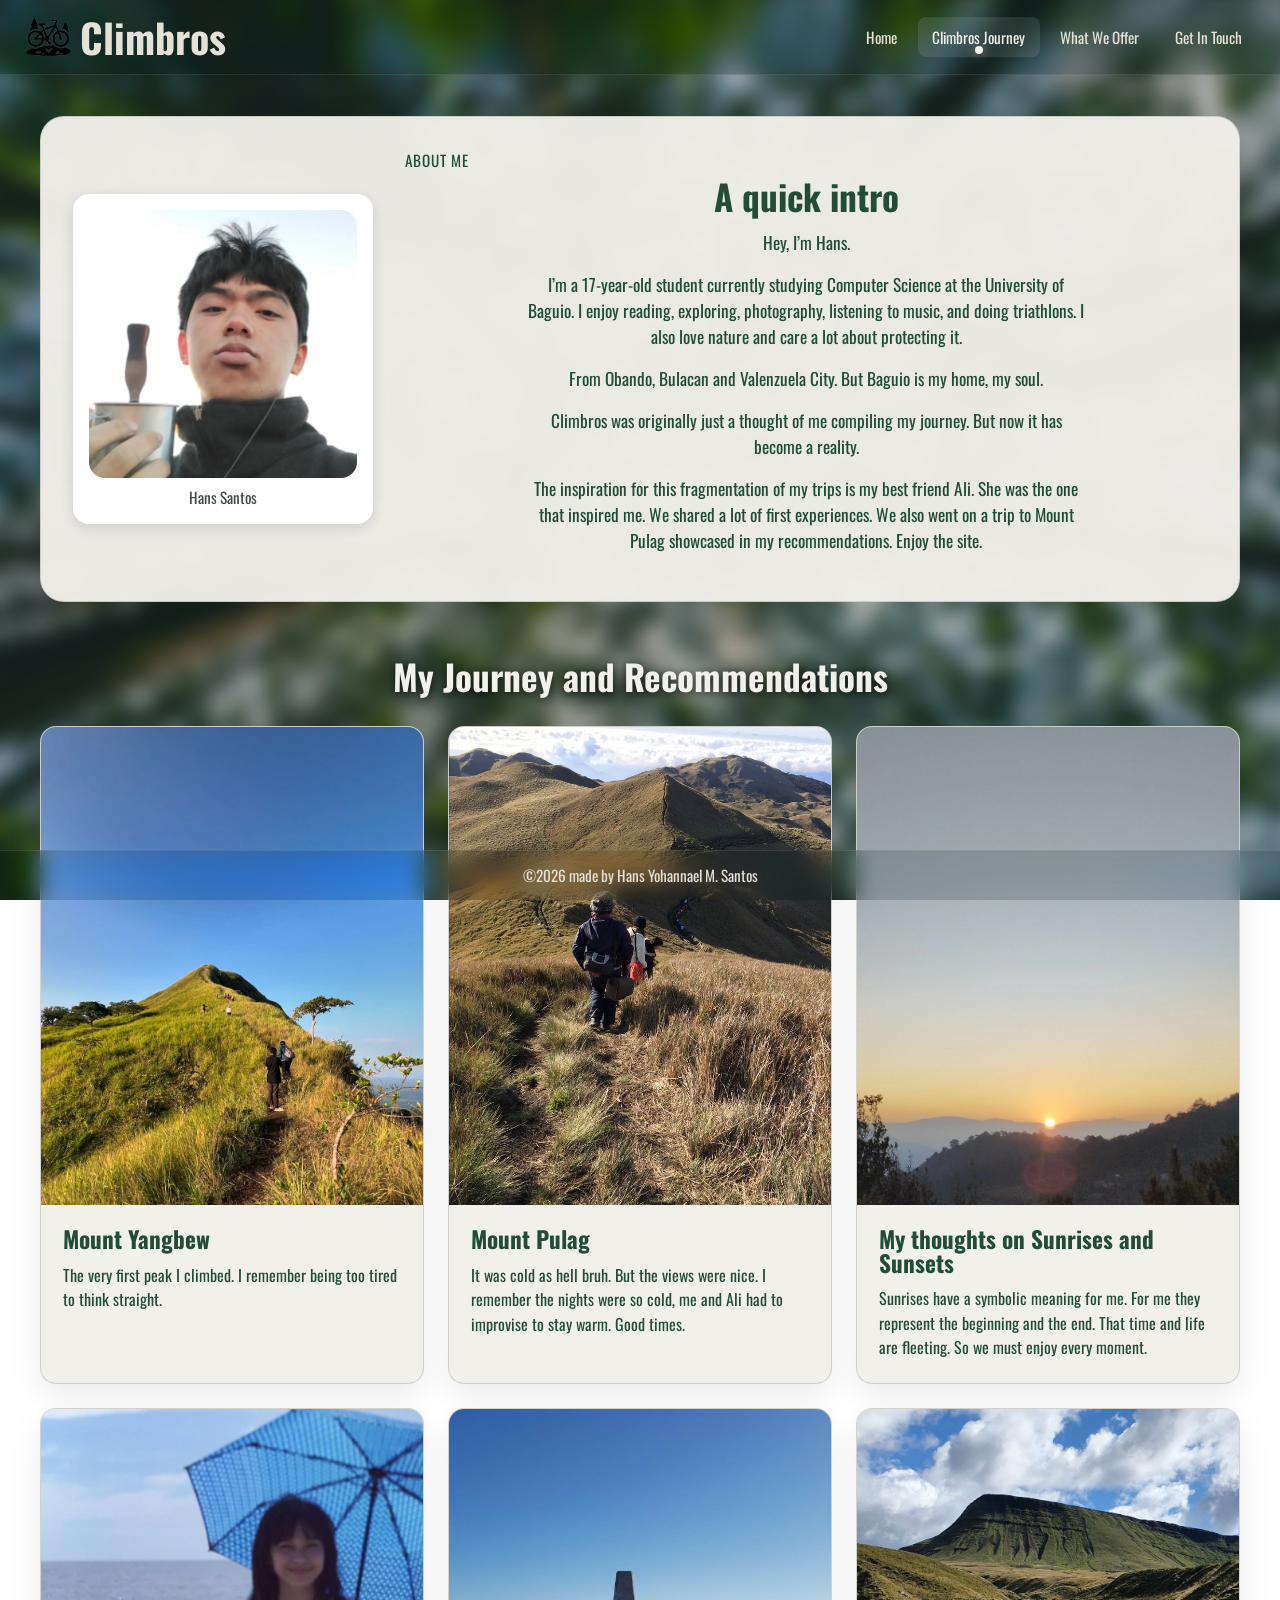
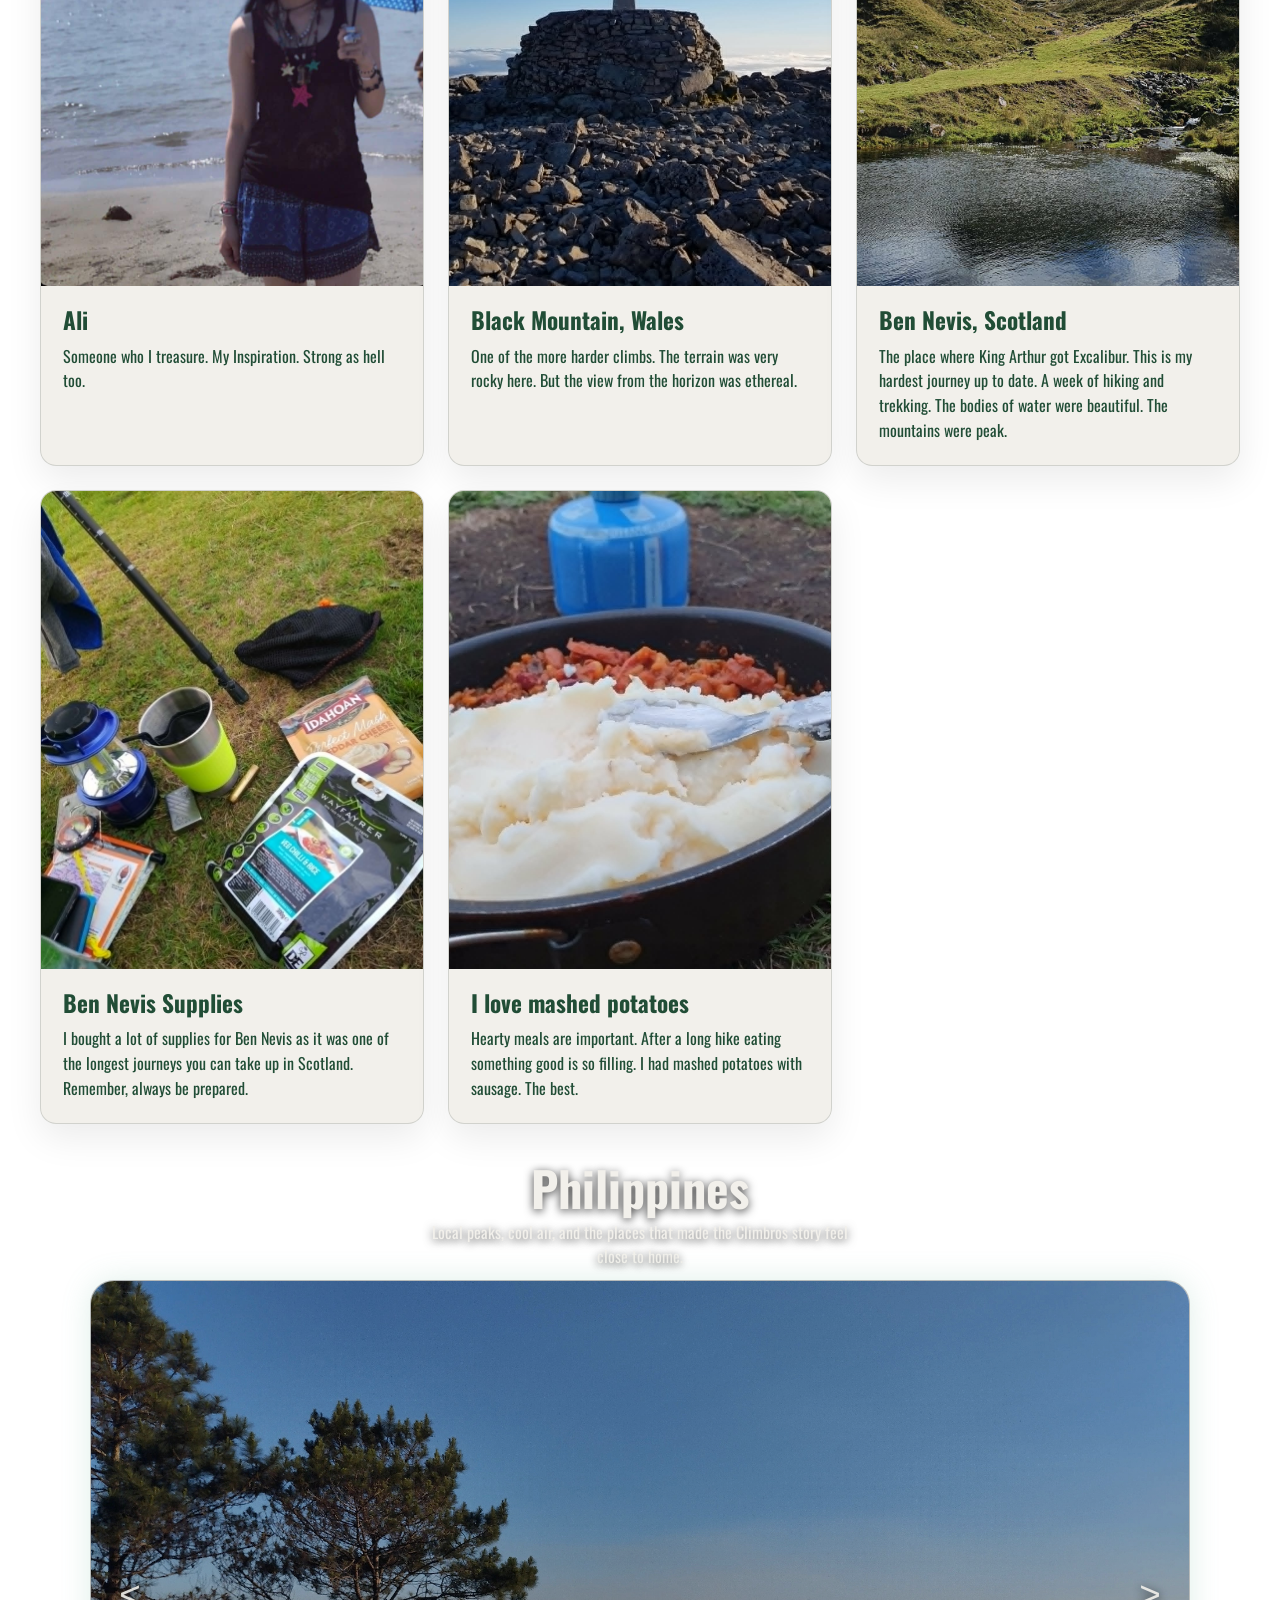
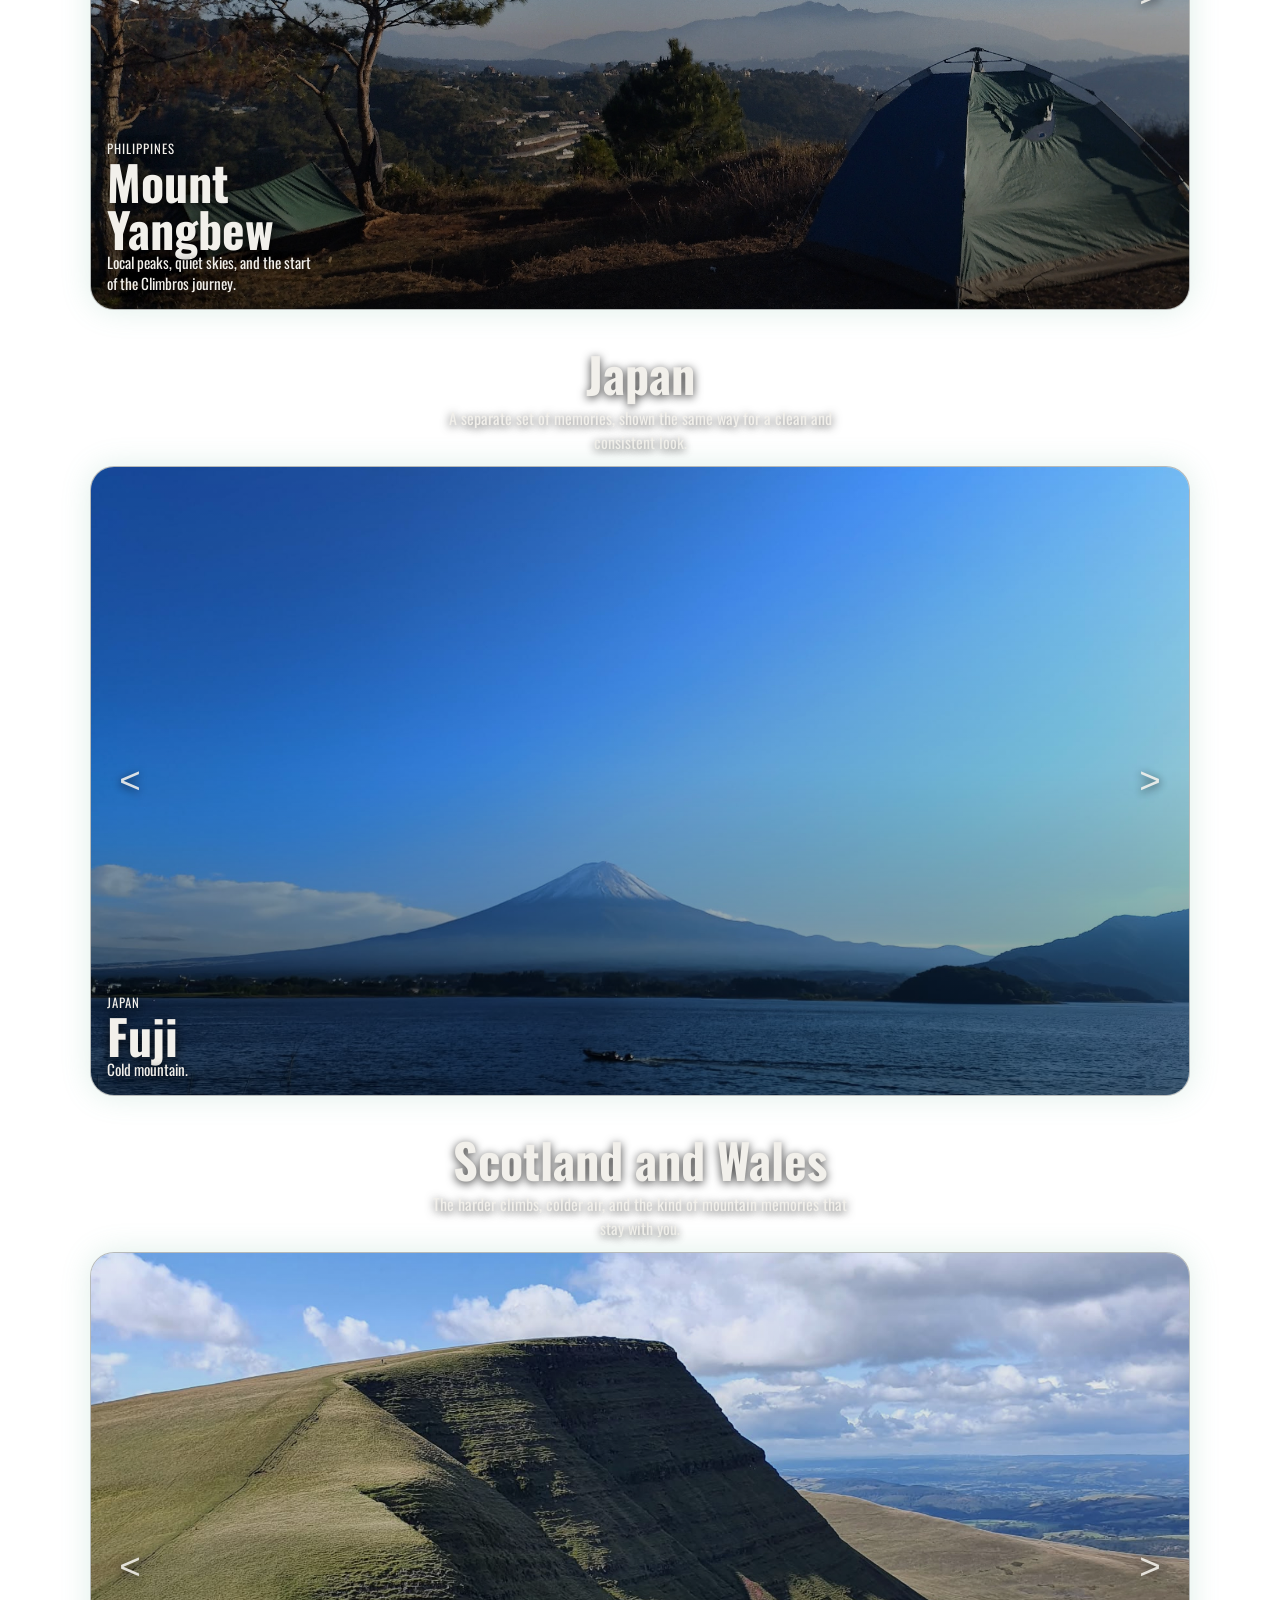
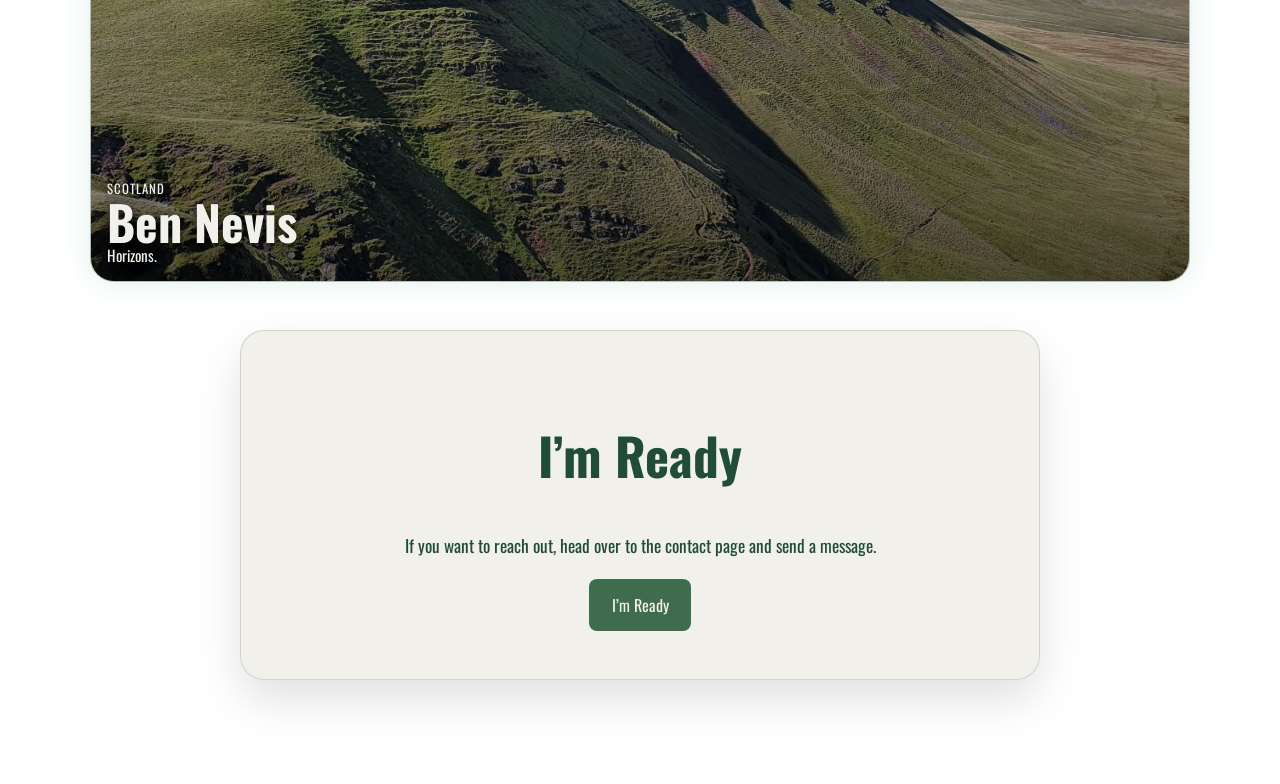
==== about.html @ 43f94ea4 "feat: setup semantic skeleton and directory" ====
<!DOCTYPE html>
<html lang="en">
<head>
  <meta charset="UTF-8">
  <meta name="viewport" content="width=device-width, initial-scale=1.0">
  <title>Climbros Baguio | About</title>
  <link rel="preconnect" href="https://fonts.googleapis.com">
  <link rel="preconnect" href="https://fonts.gstatic.com" crossorigin>
  <link href="https://fonts.googleapis.com/css2?family=Oswald:wght@400;500;600;700&display=swap" rel="stylesheet">
  <link rel="stylesheet" href="css/styles.css">
</head>
<body class="page page--about">
  <section class="page-bg" aria-hidden="true"><img src="images/misc/canopy.jpg" alt=""></section>
  <header class="page__header header">
    <section class="header__brand"><img class="header__logo" src="images/logo.png" alt="Climbros Baguio logo"><h1 class="header__title">Climbros</h1></section>
    <nav class="header__nav nav" aria-label="Primary"><ul class="nav__list"><li class="nav__item"><a class="nav__link" href="index.html">Home</a></li><li class="nav__item"><a class="nav__link nav__link--active" href="about.html">Climbros Journey</a></li><li class="nav__item"><a class="nav__link" href="services.html">What We Offer</a></li><li class="nav__item"><a class="nav__link" href="contact.html">Get In Touch</a></li></ul></nav>
  </header>
  <main class="page__main">
    <section class="content">
      <section class="content__panel about" aria-labelledby="about-title">
        <section class="about__profile">
          <figure class="about__figure"><img class="about__image" src="images/misc/me.jpg" alt="Portrait of Hans Santos"><figcaption class="about__caption">Hans Santos</figcaption></figure>
          <section class="about__content"><p class="about__eyebrow">About Me</p><h2 class="about__title" id="about-title">A quick intro</h2><p class="about__text">Hey, I’m Hans.</p><p class="about__text">I’m a 17-year-old student currently studying Computer Science at the University of Baguio. I enjoy reading, exploring, photography, listening to music, and doing triathlons. I also love nature and care a lot about protecting it.</p><p class="about__text">From Obando, Bulacan and Valenzuela City. But Baguio is my home, my soul.</p><p class="about__text">Climbros was originally just a thought of me compiling my journey. But now it has become a reality.</p><p class="about__text">The inspiration for this fragmentation of my trips is my best friend Ali. She was the one that inspired me. We shared a lot of first experiences. We also went on a trip to Mount Pulag showcased in my recommendations. Enjoy the site.</p></section>
        </section>
      </section>
      <section class="section" aria-labelledby="journey-title"><h3 class="section__title" id="journey-title">My Journey and Recommendations</h3><section class="grid" aria-label="Journey cards"><article class="card"><figure class="card__figure"><img class="card__image" src="images/cordillera done/peak.jpg" alt="Mount Yangbew peak"></figure><section class="card__body"><h4 class="card__title">Mount Yangbew</h4><p class="card__text">The very first peak I climbed. I remember being too tired to think straight.</p></section></article><article class="card"><figure class="card__figure"><img class="card__image" src="images/cordillera done/pulag with alexi.jpeg" alt="Y-shaped trail"></figure><section class="card__body"><h4 class="card__title">Mount Pulag</h4><p class="card__text">It was cold as hell bruh. But the views were nice. I remember the nights were so cold, me and Ali had to improvise to stay warm. Good times.</p></section></article><article class="card"><figure class="card__figure"><img class="card__image" src="images/cordillera done/sunrise.jpg" alt="Camping spot"></figure><section class="card__body"><h4 class="card__title">My thoughts on Sunrises and Sunsets</h4><p class="card__text">Sunrises have a symbolic meaning for me. For me they represent the beginning and the end. That time and life are fleeting. So we must enjoy every moment.</p></section></article><article class="card"><figure class="card__figure"><img class="card__image" src="images/misc/ali.jpg" alt="Best friend"></figure><section class="card__body"><h4 class="card__title">Ali</h4><p class="card__text">Someone who I treasure. My Inspiration. Strong as hell too.</p></section></article><article class="card"><figure class="card__figure"><img class="card__image" src="images/europe done/black mountain observatory.jpg" alt="Black Mountain, Wales"></figure><section class="card__body"><h4 class="card__title">Black Mountain, Wales</h4><p class="card__text">One of the more harder climbs. The terrain was very rocky here. But the view from the horizon was ethereal.</p></section></article><article class="card"><figure class="card__figure"><img class="card__image" src="images/europe done/ben nevis lake.jpg" alt="Ben Nevis lake"></figure><section class="card__body"><h4 class="card__title">Ben Nevis, Scotland</h4><p class="card__text">The place where King Arthur got Excalibur. This is my hardest journey up to date. A week of hiking and trekking. The bodies of water were beautiful. The mountains were peak.</p></section></article><article class="card"><figure class="card__figure"><img class="card__image" src="images/europe done/ben nevis supplies.jpg" alt="Ben Nevis supplies"></figure><section class="card__body"><h4 class="card__title">Ben Nevis Supplies</h4><p class="card__text">I bought a lot of supplies for Ben Nevis as it was one of the longest journeys you can take up in Scotland. Remember, always be prepared.</p></section></article><article class="card"><figure class="card__figure"><img class="card__image" src="images/europe done/mashed potato with sausage in ben nevis.jpg" alt="Mashed potatoes with sausage"></figure><section class="card__body"><h4 class="card__title">I love mashed potatoes</h4><p class="card__text">Hearty meals are important. After a long hike eating something good is so filling. I had mashed potatoes with sausage. The best.</p></section></article></section>
      </section>
      <section class="country-carousel" aria-labelledby="ph-title"><h3 class="country-carousel__title" id="ph-title">Philippines</h3><p class="country-carousel__text">Local peaks, cool air, and the places that made the Climbros story feel close to home.</p><section class="css-slider" aria-label="Philippines slider"><article class="css-slider__item active"><figure><img src="images/cordillera done/bagla01.png" alt="Mount Yangbew peak"><figcaption><p class="hero__eyebrow">Philippines</p><h2 class="hero__title">Mount Yangbew</h2><p class="hero__text">Local peaks, quiet skies, and the start of the Climbros journey.</p></figcaption></figure></article><article class="css-slider__item"><figure><img src="images/cordillera done/bagla02.png" alt="Radar peak"><figcaption><p class="hero__eyebrow">Philippines</p><h2 class="hero__title">Radar</h2><p class="hero__text">Highest point of Baguio.</p></figcaption></figure></article><article class="css-slider__item"><figure><img src="images/cordillera done/banaue01.png" alt="Banaue rice terraces"><figcaption><p class="hero__eyebrow">Philippines</p><h2 class="hero__title">Banaue</h2><p class="hero__text">Terrace of heaven.</p></figcaption></figure></article><article class="css-slider__item"><figure><img src="images/cordillera done/banaue02.png" alt="Banaue rice terraces view 2"><figcaption><p class="hero__eyebrow">Philippines</p><h2 class="hero__title">Banaue</h2><p class="hero__text">Terrace of heaven.</p></figcaption></figure></article><article class="css-slider__item"><figure><img src="images/cordillera done/banaue03.png" alt="Banaue rice terraces view 3"><figcaption><p class="hero__eyebrow">Philippines</p><h2 class="hero__title">Banaue</h2><p class="hero__text">Terrace of heaven.</p></figcaption></figure></article><nav class="css-slider__controls" aria-label="Slide navigation"><button class="css-slider__prev" type="button" aria-label="Previous slide">Prev</button><button class="css-slider__next" type="button" aria-label="Next slide">Next</button></nav></section></section>
      <section class="country-carousel" aria-labelledby="jp-title"><h3 class="country-carousel__title" id="jp-title">Japan</h3><p class="country-carousel__text">A separate set of memories, shown the same way for a clean and consistent look.</p><section class="css-slider" aria-label="Japan slider"><article class="css-slider__item active"><figure><img src="images/japan done/japan05.png" alt="Fuji mountain view"><figcaption><p class="hero__eyebrow">Japan</p><h2 class="hero__title">Fuji</h2><p class="hero__text">Cold mountain.</p></figcaption></figure></article><article class="css-slider__item"><figure><img src="images/japan done/japan01.png" alt="Japan travel photo 2"><figcaption><p class="hero__eyebrow">Japan</p><h2 class="hero__title">Quiet Corners</h2><p class="hero__text">The slower moments are what make a trip feel real.</p></figcaption></figure></article><article class="css-slider__item"><figure><img src="images/japan done/japan02.png" alt="Japan travel photo 3"><figcaption><p class="hero__eyebrow">Japan</p><h2 class="hero__title">Fuji</h2><p class="hero__text">Another place, another mood, same Climbros story.</p></figcaption></figure></article><article class="css-slider__item"><figure><img src="images/japan done/japan03.png" alt="Japan travel photo 4"><figcaption><p class="hero__eyebrow">Japan</p><h2 class="hero__title">Biking</h2><p class="hero__text">Fast movement, open air, and a different kind of journey.</p></figcaption></figure></article><article class="css-slider__item"><figure><img src="images/japan done/japan06.png" alt="Japan travel photo 5"><figcaption><p class="hero__eyebrow">Japan</p><h2 class="hero__title">Forest Path</h2><p class="hero__text">A deep forest moment with a heavier atmosphere.</p></figcaption></figure></article><article class="css-slider__item"><figure><img src="images/japan done/japan07.png" alt="Japan travel photo 6"><figcaption><p class="hero__eyebrow">Japan</p><h2 class="hero__title">Yokohama</h2><p class="hero__text">My love, mine, all mine.</p></figcaption></figure></article><nav class="css-slider__controls" aria-label="Slide navigation"><button class="css-slider__prev" type="button" aria-label="Previous slide">Prev</button><button class="css-slider__next" type="button" aria-label="Next slide">Next</button></nav></section></section>
      <section class="country-carousel" aria-labelledby="uk-title"><h3 class="country-carousel__title" id="uk-title">Scotland and Wales</h3><p class="country-carousel__text">The harder climbs, colder air, and the kind of mountain memories that stay with you.</p><section class="css-slider" aria-label="Scotland and Wales slider"><article class="css-slider__item active"><figure><img src="images/europe done/bennevis04.png" alt="Ben Nevis mountain view"><figcaption><p class="hero__eyebrow">Scotland</p><h2 class="hero__title">Ben Nevis</h2><p class="hero__text">Horizons.</p></figcaption></figure></article><article class="css-slider__item"><figure><img src="images/europe done/bennevis01.png" alt="Ben Nevis lake"><figcaption><p class="hero__eyebrow">Scotland</p><h2 class="hero__title">Ben Nevis</h2><p class="hero__text">A week of hiking, trekking, and mountain views that hit hard.</p></figcaption></figure></article><article class="css-slider__item"><figure><img src="images/europe done/bennevis05.png" alt="Ben Nevis summit area"><figcaption><p class="hero__eyebrow">Scotland</p><h2 class="hero__title">Ben Nevis</h2><p class="hero__text">A week of hiking, trekking, and mountain views that hit hard.</p></figcaption></figure></article><article class="css-slider__item"><figure><img src="images/europe done/blackmountain01.png" alt="Black Mountain, Wales"><figcaption><p class="hero__eyebrow">Wales</p><h2 class="hero__title">Black Mountain</h2><p class="hero__text">Supplies, layers, and the reminder that good climbs need planning. Rocky, demanding, and worth every step of the horizon.</p></figcaption></figure></article><nav class="css-slider__controls" aria-label="Slide navigation"><button class="css-slider__prev" type="button" aria-label="Previous slide">Prev</button><button class="css-slider__next" type="button" aria-label="Next slide">Next</button></nav></section></section>
      <section class="home__cta" aria-labelledby="ready-title"><section class="home__cta-panel"><h3 class="home__cta-title" id="ready-title">I’m Ready</h3><p class="home__cta-text">If you want to reach out, head over to the contact page and send a message.</p><a class="home__cta-link" href="contact.html">I’m Ready</a></section></section>
    </section>
  </main>
  <footer class="page__footer"><p class="footer__text">©2026 made by Hans Yohannael M. Santos</p></footer>
<script>
document.querySelectorAll('.css-slider').forEach((slider) => {
  const slides = Array.from(slider.querySelectorAll('.css-slider__item'));
  const prevBtn = slider.querySelector('.css-slider__prev');
  const nextBtn = slider.querySelector('.css-slider__next');
  let current = slides.findIndex(s => s.classList.contains('active'));
  if (current < 0) current = 0;

  function showSlide(index) {
    slides[current].classList.remove('active');
    current = (index + slides.length) % slides.length;
    slides[current].classList.add('active');
  }

  if (prevBtn) prevBtn.addEventListener('click', () => showSlide(current - 1));
  if (nextBtn) nextBtn.addEventListener('click', () => showSlide(current + 1));
  setInterval(() => showSlide(current + 1), 5000);
});
</script>
</body>
</html>
---- css/styles.css ----
:root {
  --color-primary: #3f6b4f;
  --color-primary-dark: #214d36;
  --color-secondary: #e5e1d8;
  --color-secondary-soft: #f2f0eb;
  --color-neutral-100: #ffffff;
  --color-neutral-200: #f3f3f3;
  --color-neutral-700: #3e4a46;
  --color-neutral-900: #1f2b28;
  --color-primary-yellow: #ffda03;
  --color-accent: #b08d57;
  --color-forest: #214d36;
  --color-moss: #5f7a53;
  --color-fern: #7da37b;

  --space-xs: 0.25rem;
  --space-sm: 0.5rem;
  --space-md: 1rem;
  --space-lg: 1.5rem;
  --space-xl: 2rem;
  --space-2xl: 3rem;
  --space-3xl: 4rem;

  --font-body: "Oswald", sans-serif;
  --font-display: "Oswald", sans-serif;

  --text-sm: 0.95rem;
  --text-md: 1.08rem;
  --text-lg: 1.45rem;
  --text-xl: 2.2rem;
  --text-2xl: 3.4rem;

  --radius-sm: 0.5rem;
  --radius-md: 1rem;
  --radius-lg: 1.5rem;

  --shadow-sm: 0 4px 14px rgba(0, 0, 0, 0.12);
  --shadow-md: 0 10px 24px rgba(0, 0, 0, 0.18);
  --shadow-deep: 0 20px 45px rgba(0, 0, 0, 0.12);

  --header-space: 112px;
  --footer-space: 72px;
}

* { box-sizing: border-box; }
html, body { min-height: 100%; }

body {
  margin: 0;
  font-family: var(--font-body);
  color: var(--color-neutral-900);
  overflow-x: hidden;
  background: transparent;
}

img { max-width: 100%; display: block; }
a { color: inherit; text-decoration: none; }

.page {
  min-height: 100vh;
  display: flex;
  flex-direction: column;
  position: relative;
  z-index: 0;
}

.page-bg {
  position: fixed;
  inset: 0;
  z-index: -1;
  overflow: hidden;
  pointer-events: none;
}

.page-bg img {
  width: 100%;
  height: 100%;
  object-fit: cover;
  filter: blur(10px);
  transform: scale(1.08);
}

.page::after {
  content: "";
  position: fixed;
  inset: 0;
  background: rgba(10, 20, 15, 0.22);
  pointer-events: none;
  z-index: 0;
}

.page__header,
.page__main,
.page__footer {
  position: relative;
  z-index: 1;
}

.page__header {
  position: fixed;
  top: 0;
  left: 0;
  right: 0;
  background: rgba(12, 18, 16, 0.16);
  color: var(--color-secondary);
  padding: 0.7rem 0.8rem;
  backdrop-filter: blur(12px) saturate(150%);
  -webkit-backdrop-filter: blur(12px) saturate(150%);
  border-bottom: 1px solid rgba(229, 225, 216, 0.1);
  z-index: 1001;
}

.header {
  display: flex;
  flex-direction: column;
  gap: 0.75rem;
  align-items: center;
}

.header__brand {
  display: flex;
  align-items: center;
  gap: var(--space-sm);
}

.header__logo {
  width: 48px;
  height: auto;
  object-fit: contain;
}

.header__title {
  margin: 0;
  font-size: clamp(1.8rem, 5vw, 2.5rem);
  line-height: 1;
}

.nav { width: 100%; }

.nav__list {
  list-style: none;
  display: flex;
  flex-wrap: wrap;
  justify-content: center;
  gap: 0.35rem;
  padding: 0;
  margin: 0;
}

.nav__link {
  display: block;
  padding: 0.45rem 0.7rem;
  border-radius: var(--radius-sm);
  color: var(--color-secondary);
  font-size: 0.95rem;
  text-align: center;
  white-space: nowrap;
}

.nav__link:hover,
.nav__link--active {
  color: var(--color-secondary-soft);
  background: rgba(242, 240, 235, 0.1);
}

.nav__link--active {
  position: relative;
}

.nav__link--active::after {
  content: "";
  position: absolute;
  left: 50%;
  bottom: 0.18rem;
  width: 0.5rem;
  height: 0.5rem;
  transform: translateX(-50%);
  border-radius: 999px;
  background: var(--color-secondary-soft);
  box-shadow: 0 0 12px rgba(242, 240, 235, 0.55);
}

.page__main {
  flex: 1;
  padding: calc(var(--header-space) + 1rem) 1rem calc(var(--footer-space) + 2rem);
}

.content {
  max-width: 1100px;
  margin: 0 auto;
}

.content__panel {
  background: rgba(242, 240, 235, 0.96);
  border-radius: var(--radius-lg);
  box-shadow: var(--shadow-deep);
  padding: var(--space-xl);
  border: 1px solid rgba(62, 74, 70, 0.18);
  color: var(--color-primary-dark);
}

.section {
  margin-top: 2.25rem;
}

.section__title {
  margin: 0 0 var(--space-lg);
  font-size: var(--text-xl);
  color: var(--color-secondary-soft);
  text-align: center;
  text-shadow: 0 2px 10px rgba(0, 0, 0, 0.75);
}

.css-slider {
  position: relative;
  height: 58vh;
  min-height: 360px;
  overflow: hidden;
  border-radius: var(--radius-lg);
  border: 1px solid rgba(62, 74, 70, 0.25);
  box-shadow: 0 0 30px rgba(93, 176, 147, 0.2);
  background: rgba(0, 0, 0, 0.12);
}

.css-slider::before {
  content: "";
  position: absolute;
  inset: 0;
  background: linear-gradient(to top, rgba(0,0,0,0.52), rgba(0,0,0,0.16) 52%, rgba(0,0,0,0.04) 100%);
  z-index: 1;
  pointer-events: none;
}

.css-slider__item {
  position: absolute;
  inset: 0;
  opacity: 0;
  transition: opacity 0.6s ease-in-out;
}

.css-slider__item.active { opacity: 1; }

.css-slider__item figure {
  height: 100%;
  margin: 0;
  position: relative;
}

.css-slider__item img {
  height: 100%;
  width: 100%;
  object-fit: cover;
}

.css-slider__item figcaption {
  position: absolute;
  left: 1rem;
  right: 1rem;
  bottom: 1rem;
  padding: 0;
  max-width: 34rem;
  color: #f2f0eb;
  z-index: 2;
  text-align: left;
  background: transparent;
  display: block;
}

.css-slider__item figcaption .hero__eyebrow,
.css-slider__item figcaption .hero__title,
.css-slider__item figcaption .hero__text,
.css-slider__item figcaption h5 {
  margin: 0;
  color: #f2f0eb;
  text-shadow: 0 3px 12px rgba(0, 0, 0, 0.9);
  text-align: left;
}

.css-slider__item figcaption h5 {
  font-size: clamp(1.05rem, 2vw, 1.35rem);
  line-height: 1.08;
  max-width: 16ch;
}

.hero__eyebrow {
  text-transform: uppercase;
  letter-spacing: 1px;
  font-size: 0.9rem;
}

.hero__title {
  margin: 0 0 0.5rem;
  font-size: clamp(2.2rem, 7vw, 4.6rem);
  line-height: 0.95;
  max-width: 12ch;
}

.hero__text {
  margin: 0;
  font-size: 1.02rem;
  line-height: 1.4;
  max-width: 30rem;
}

.css-slider__controls {
  position: absolute;
  inset: 0;
  display: flex;
  justify-content: space-between;
  align-items: center;
  padding: 0 0.6rem;
  z-index: 20;
  pointer-events: none;
}

.css-slider__prev,
.css-slider__next {
  width: 46px;
  height: 46px;
  border: 0;
  background: transparent;
  color: rgba(242, 240, 235, 0.95);
  cursor: pointer;
  pointer-events: auto;
  opacity: 0.92;
  font-size: 0;
  position: relative;
  transition: transform .18s ease, opacity .18s ease;
}

.css-slider__prev::before,
.css-slider__next::before {
  content: "<";
  position: absolute;
  inset: 0;
  display: grid;
  place-items: center;
  font-size: 2.3rem;
  line-height: 1;
  font-weight: 400;
  color: rgba(242, 240, 235, 0.96);
  text-shadow: 0 2px 10px rgba(0,0,0,.75);
}

.css-slider__next::before { content: ">"; }

.css-slider__prev:hover,
.css-slider__next:hover {
  opacity: 1;
  transform: scale(1.08);
}

.grid,
.feature-grid {
  display: grid;
  grid-template-columns: 1fr;
  gap: 1.25rem;
  margin-top: 1.25rem;
}

.card,
.feature-card {
  background: rgba(242, 240, 235, 0.96);
  border-radius: var(--radius-md);
  overflow: hidden;
  box-shadow: 0 14px 36px rgba(0, 0, 0, 0.08);
  border: 1px solid rgba(62, 74, 70, 0.18);
  transition: transform 0.25s ease, box-shadow 0.25s ease;
  color: var(--color-primary-dark);
}

.card:hover,
.feature-card:hover {
  transform: translateY(-4px);
  box-shadow: 0 22px 48px rgba(0, 0, 0, 0.14);
}

.card__figure { margin: 0; }

.card__image {
  width: 100%;
  aspect-ratio: 4/5;
  object-fit: cover;
  background: linear-gradient(135deg, #d9d9d9, #b8d2c0);
  transition: transform 0.35s ease;
}

.card:hover .card__image { transform: scale(1.05); }

.card__body { padding: 1.4rem; }

.card__title,
.feature-card__title,
.about__title,
.home__cta-title {
  color: var(--color-primary-dark);
  text-shadow: none;
  font-size: clamp(2.4rem, 4vw, 4rem);
  line-height: 1;
}

.country-carousel__title {
  color: var(--color-secondary-soft);
  text-shadow: 0 2px 10px rgba(0, 0, 0, 0.75);
  font-size: clamp(2rem, 4vw, 3rem);
  text-align: center;
  width: 100%;
  margin: 0 0 0.5rem;
  line-height: 1;
  padding: 0;
}

.card__title,
.feature-card__title {
  margin: 0 0 0.75rem;
  font-size: var(--text-lg);
}

.card__text,
.feature-card__text {
  margin: 0;
  color: var(--color-primary-dark);
  line-height: 1.55;
}

.feature-card {
  padding: 1.4rem;
  text-align: center;
}

.feature-card__title {
  margin: 0 0 0.75rem;
}

.about__profile {
  display: grid;
  grid-template-columns: 1fr;
  gap: 1.5rem;
  align-items: center;
}

.about__figure {
  margin: 0;
  background: var(--color-neutral-100);
  border-radius: var(--radius-md);
  padding: var(--space-md);
  box-shadow: var(--shadow-sm);
}

.about__image {
  width: 100%;
  aspect-ratio: 1/1;
  object-fit: cover;
  border-radius: var(--radius-md);
}

.about__caption {
  margin-top: var(--space-sm);
  text-align: center;
  color: var(--color-neutral-700);
  font-size: var(--text-sm);
}

.about__eyebrow {
  margin: 0 0 var(--space-sm);
  text-transform: uppercase;
  letter-spacing: 1px;
  color: var(--color-primary-dark);
  font-size: var(--text-sm);
}

.about__title {
  margin: 0 0 var(--space-md);
  font-size: var(--text-xl);
  text-align: center;
}

.about__text {
  margin: 0 auto var(--space-md);
  color: var(--color-primary-dark);
  font-size: var(--text-md);
  line-height: 1.5;
  text-align: center;
  max-width: 62ch;
}

.form {
  display: grid;
  gap: var(--space-md);
  max-width: 700px;
  width: 100%;
  margin: 0 auto;
}

.form__group {
  display: grid;
  gap: var(--space-sm);
}

.form__label {
  font-size: var(--text-sm);
  color: var(--color-primary-dark);
}

.form__input,
.form__textarea {
  width: 100%;
  border: 2px solid rgba(31, 43, 40, 0.14);
  border-radius: var(--radius-sm);
  padding: var(--space-md);
  font: inherit;
  background: rgba(242, 240, 235, 0.98);
  color: var(--color-primary-dark);
}

.form__textarea {
  min-height: 160px;
  resize: vertical;
}

.button {
  display: inline-block;
  border: none;
  background: var(--color-primary);
  color: var(--color-secondary);
  padding: var(--space-md) var(--space-lg);
  border-radius: var(--radius-sm);
  font: inherit;
  cursor: pointer;
  transition: background 0.2s ease, color 0.2s ease, transform 0.2s ease;
  justify-self: center;
  width: 100%;
  max-width: 240px;
}

.button:hover {
  background: var(--color-primary-dark);
  color: var(--color-secondary-soft);
  transform: translateY(-1px);
}

.home__cta {
  display: flex;
  justify-content: center;
  margin-top: 3rem;
}

.home__cta-panel {
  width: 100%;
  max-width: 800px;
  background: rgba(242, 240, 235, 0.96);
  border: 1px solid rgba(62, 74, 70, 0.18);
  border-radius: var(--radius-lg);
  padding: var(--space-2xl);
  box-shadow: var(--shadow-deep);
  text-align: center;
  color: var(--color-primary-dark);
}

.home__cta-text {
  margin: 0 auto 1.25rem;
  max-width: 55ch;
  color: var(--color-primary-dark);
  font-size: var(--text-md);
  line-height: 1.5;
}

.home__cta-link {
  display: inline-block;
  padding: 0.9rem 1.4rem;
  border-radius: var(--radius-sm);
  background: var(--color-primary);
  color: var(--color-secondary-soft);
}

.home__cta-link:hover {
  background: var(--color-primary-dark);
}

.country-carousel {
  margin-top: 2.5rem;
  display: flex;
  flex-direction: column;
  align-items: center;
}

.country-carousel__text {
  margin: 0 auto 0.75rem;
  max-width: 55ch;
  color: var(--color-secondary-soft);
  text-align: center;
  line-height: 1.5;
  text-shadow: 0 2px 10px rgba(0, 0, 0, 0.75);
  font-size: 1rem;
}

.country-carousel .css-slider {
  width: 100%;
  max-width: 1100px;
  margin: 0 auto;
}

.country-carousel .hero__eyebrow {
  font-size: 0.8rem;
  margin: 0 0 0.2rem;
}

.country-carousel .hero__title {
  font-size: clamp(1.8rem, 3.8vw, 3rem);
  line-height: 0.98;
  max-width: 11ch;
  margin: 0 0 0.25rem;
}

.country-carousel .hero__text {
  font-size: 0.95rem;
  line-height: 1.35;
  max-width: 26ch;
  margin: 0;
}

.country-carousel .css-slider__item figcaption h5 {
  font-size: clamp(1.05rem, 2vw, 1.35rem);
  line-height: 1.08;
  max-width: 16ch;
  margin: 0;
}

.contact__social {
  margin-top: var(--space-2xl);
  text-align: center;
}

.contact__links {
  display: flex;
  justify-content: center;
  align-items: center;
  gap: var(--space-md);
  flex-wrap: wrap;
  font-style: normal;
}

.contact__link {
  display: inline-block;
  padding: var(--space-sm) var(--space-md);
  border-radius: var(--radius-sm);
  background: var(--color-primary);
  color: var(--color-secondary-soft);
  transition: background 0.2s ease, color 0.2s ease;
}

.contact__link:hover {
  background: var(--color-primary-dark);
  color: var(--color-secondary-soft);
}

.page__footer {
  position: fixed;
  bottom: 0;
  left: 0;
  right: 0;
  background: rgba(12, 18, 16, 0.16);
  color: var(--color-secondary);
  display: flex;
  justify-content: center;
  align-items: center;
  text-align: center;
  padding: 0.85rem 1.2rem;
  backdrop-filter: blur(12px) saturate(150%);
  -webkit-backdrop-filter: blur(12px) saturate(150%);
  border-top: 1px solid rgba(229, 225, 216, 0.1);
  z-index: 1001;
}

.footer__text {
  margin: 0;
  font-size: var(--text-sm);
  text-align: center;
}

@media (min-width: 768px) {
  :root { --header-space: 96px; }

  .page__header { padding: 0.9rem 1.5rem; }

  .header {
    flex-direction: row;
    justify-content: space-between;
    align-items: center;
  }

  .nav { width: auto; }

  .nav__list {
    flex-direction: row;
    justify-content: center;
    gap: 0.4rem;
  }

  .nav__link { padding: 0.55rem 0.9rem; }

  .page__main {
    padding-left: 1.5rem;
    padding-right: 1.5rem;
  }

  .grid,
  .feature-grid {
    grid-template-columns: repeat(2, minmax(0, 1fr));
    gap: 1.5rem;
  }

  .about__profile {
    grid-template-columns: minmax(240px, 300px) minmax(0, 1fr);
    gap: 2rem;
  }

  .css-slider {
    height: 65vh;
    min-height: 500px;
  }

  .css-slider__controls { padding: 0 1rem; }
}

@media (min-width: 1024px) {
  :root { --header-space: 100px; }

  .content { max-width: 1200px; }

  .grid {
    grid-template-columns: repeat(3, minmax(0, 1fr));
  }

  .feature-grid {
    grid-template-columns: repeat(2, minmax(0, 1fr));
  }

  .page__main {
    padding-left: 2.5rem;
    padding-right: 2.5rem;
  }

  .css-slider {
    height: 70vh;
    min-height: 600px;
  }

  .hero__title {
    font-size: clamp(3rem, 5vw, 5.4rem);
  }

  .section {
    margin-top: 3rem;
  }
}
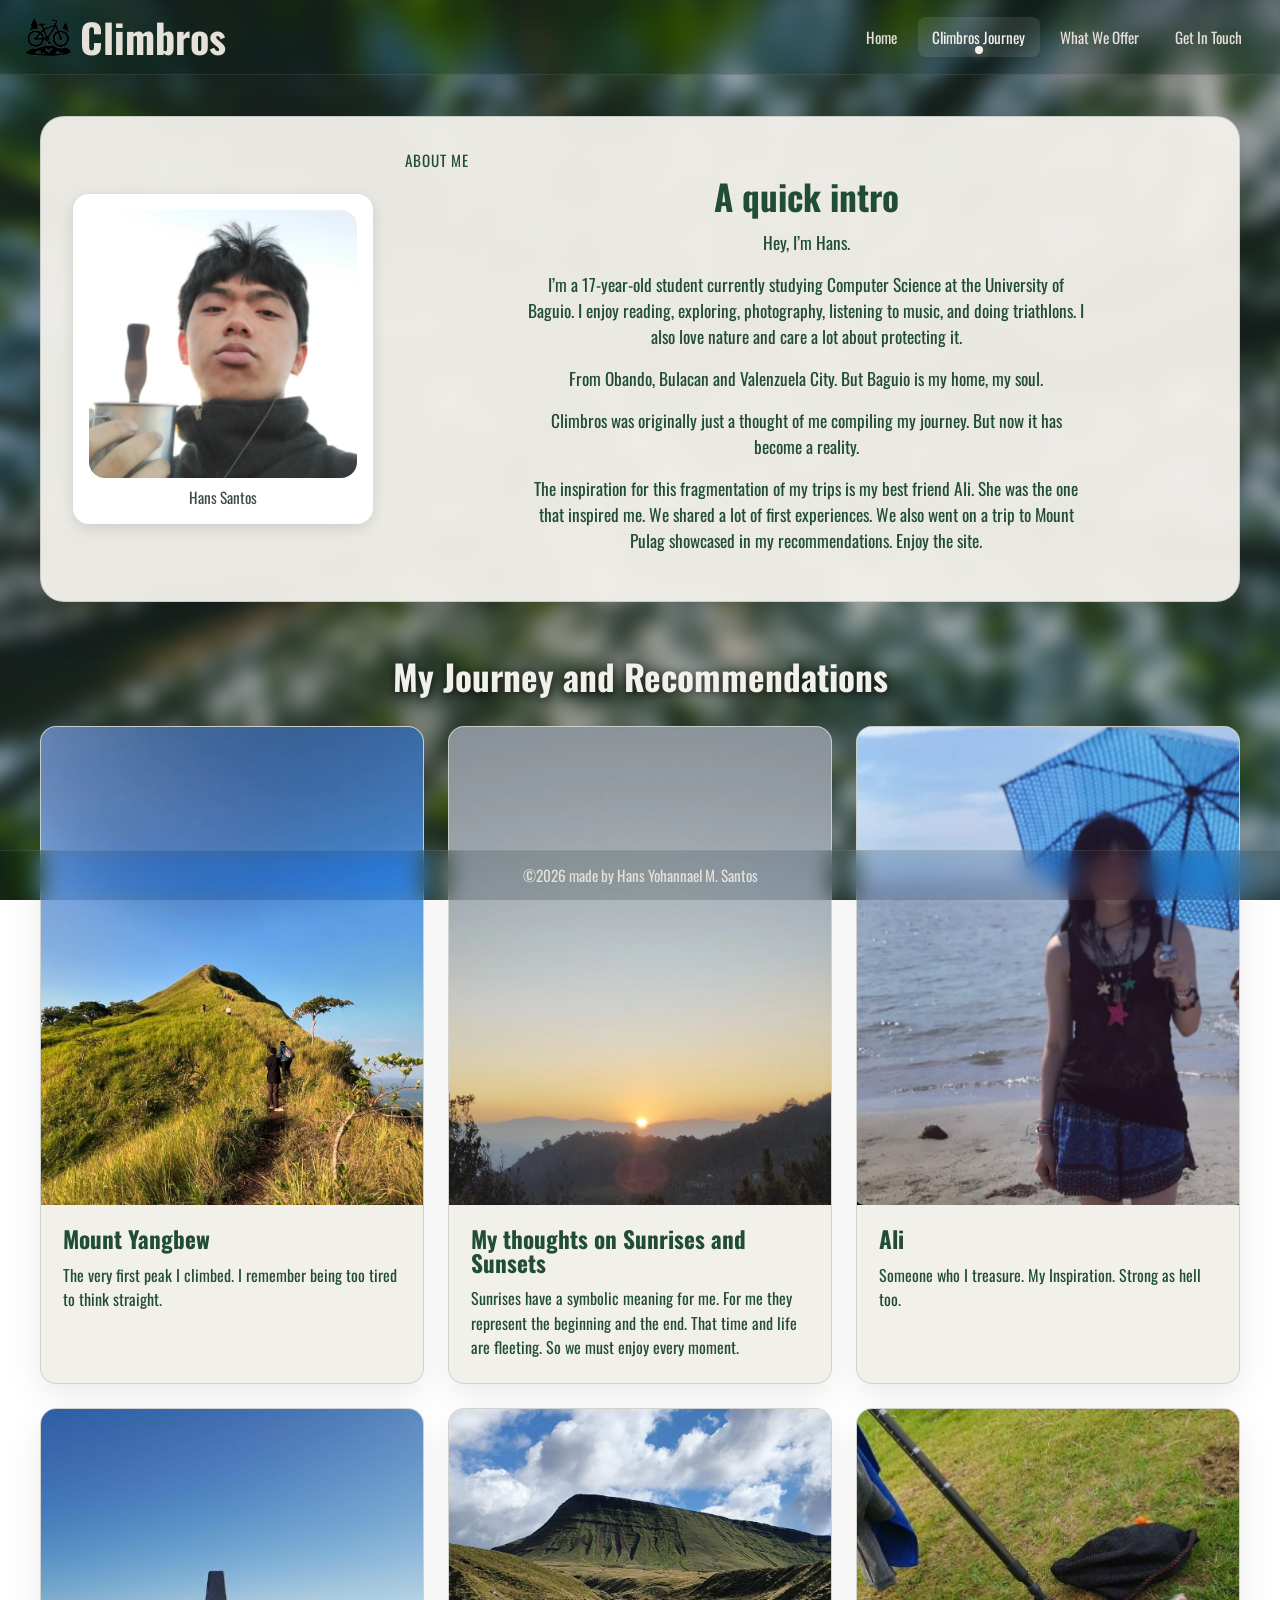
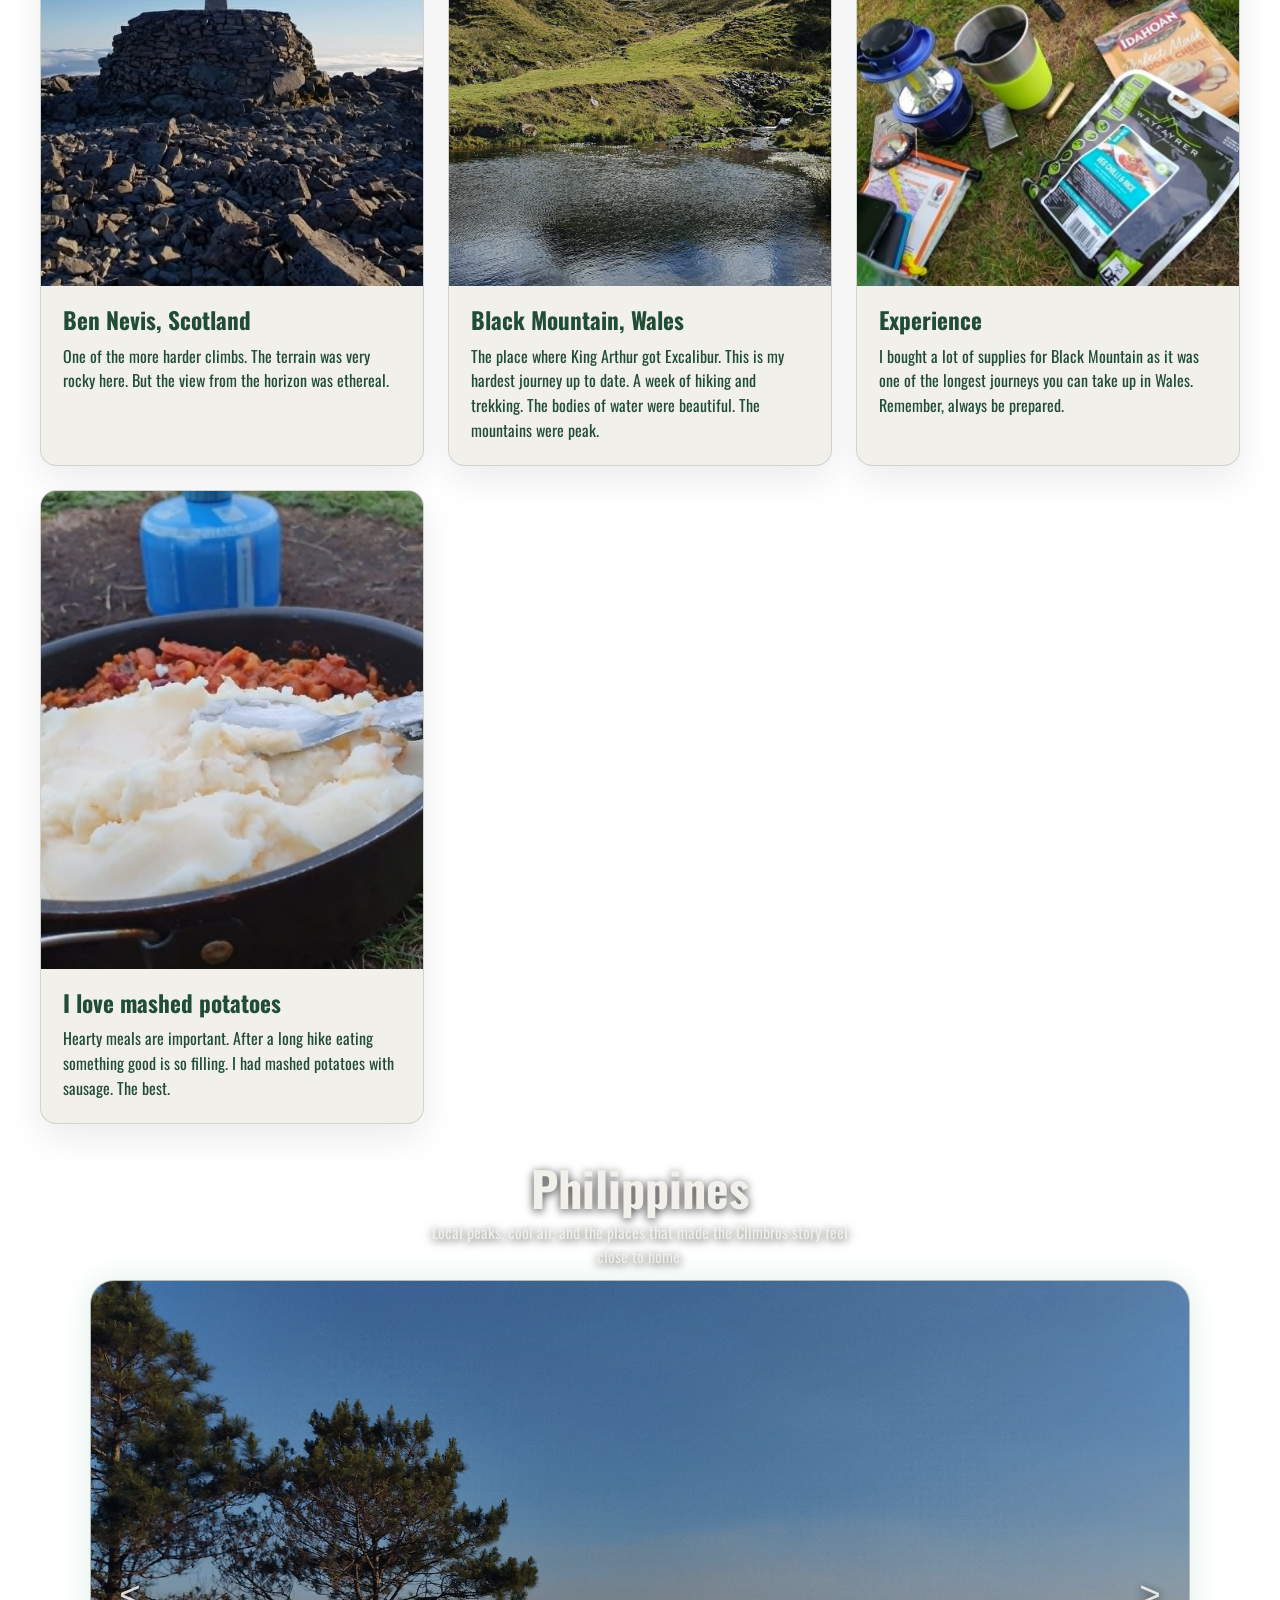
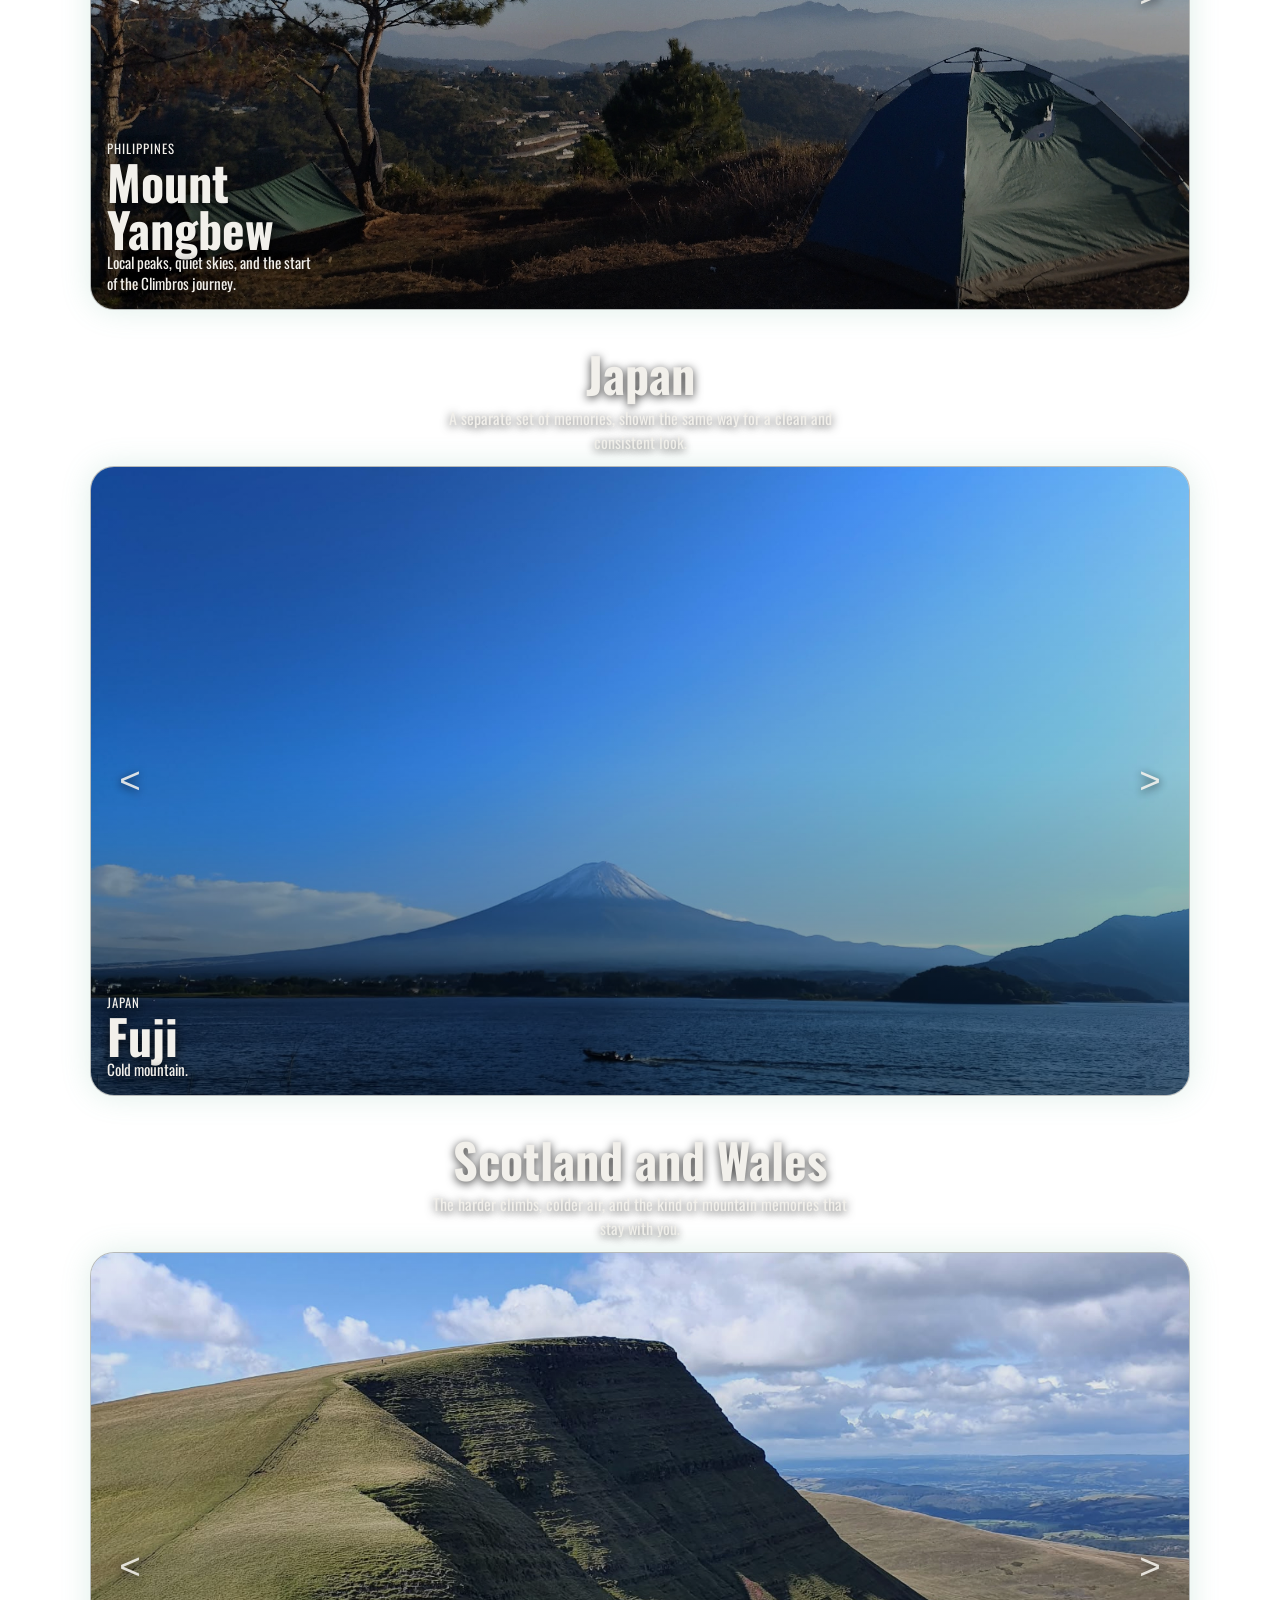
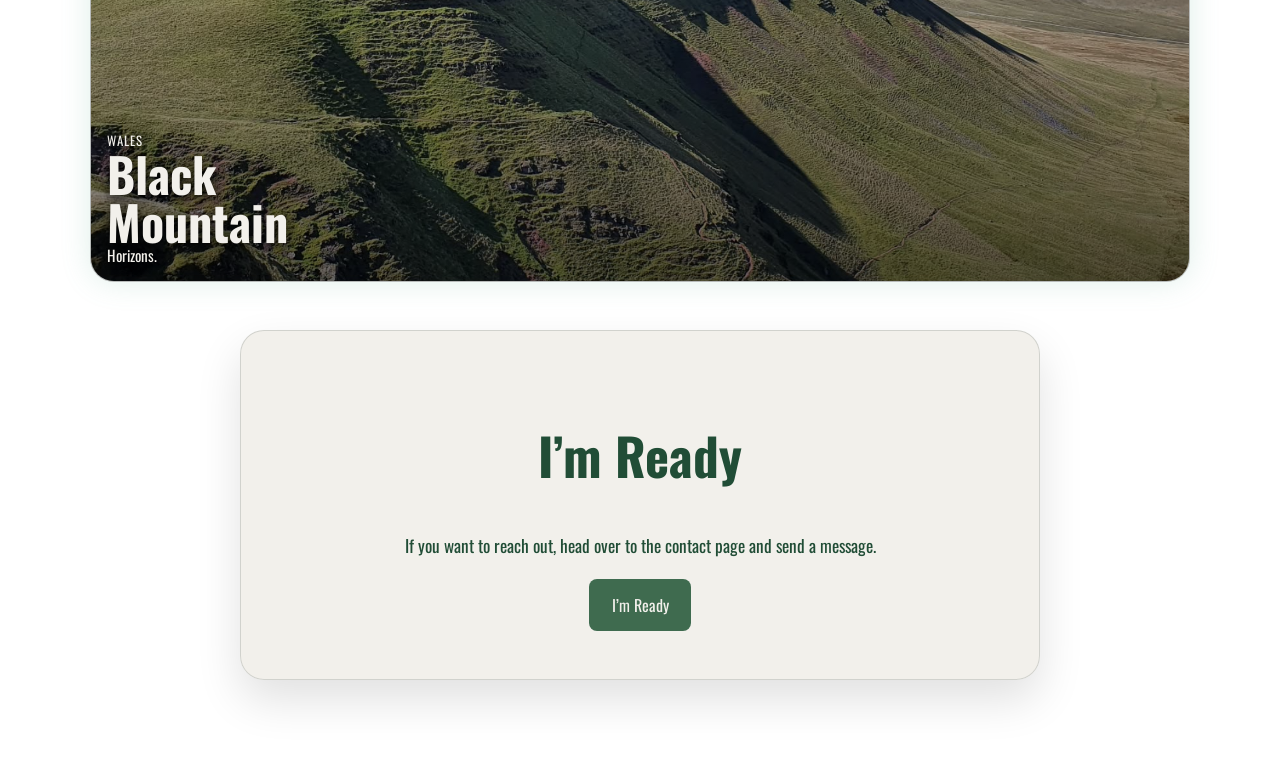
==== commit 603c2659: "Updated content" ====
--- a/about.html
+++ b/about.html
@@ -23,11 +23,11 @@
           <section class="about__content"><p class="about__eyebrow">About Me</p><h2 class="about__title" id="about-title">A quick intro</h2><p class="about__text">Hey, I’m Hans.</p><p class="about__text">I’m a 17-year-old student currently studying Computer Science at the University of Baguio. I enjoy reading, exploring, photography, listening to music, and doing triathlons. I also love nature and care a lot about protecting it.</p><p class="about__text">From Obando, Bulacan and Valenzuela City. But Baguio is my home, my soul.</p><p class="about__text">Climbros was originally just a thought of me compiling my journey. But now it has become a reality.</p><p class="about__text">The inspiration for this fragmentation of my trips is my best friend Ali. She was the one that inspired me. We shared a lot of first experiences. We also went on a trip to Mount Pulag showcased in my recommendations. Enjoy the site.</p></section>
         </section>
       </section>
-      <section class="section" aria-labelledby="journey-title"><h3 class="section__title" id="journey-title">My Journey and Recommendations</h3><section class="grid" aria-label="Journey cards"><article class="card"><figure class="card__figure"><img class="card__image" src="images/cordillera done/peak.jpg" alt="Mount Yangbew peak"></figure><section class="card__body"><h4 class="card__title">Mount Yangbew</h4><p class="card__text">The very first peak I climbed. I remember being too tired to think straight.</p></section></article><article class="card"><figure class="card__figure"><img class="card__image" src="images/cordillera done/pulag with alexi.jpeg" alt="Y-shaped trail"></figure><section class="card__body"><h4 class="card__title">Mount Pulag</h4><p class="card__text">It was cold as hell bruh. But the views were nice. I remember the nights were so cold, me and Ali had to improvise to stay warm. Good times.</p></section></article><article class="card"><figure class="card__figure"><img class="card__image" src="images/cordillera done/sunrise.jpg" alt="Camping spot"></figure><section class="card__body"><h4 class="card__title">My thoughts on Sunrises and Sunsets</h4><p class="card__text">Sunrises have a symbolic meaning for me. For me they represent the beginning and the end. That time and life are fleeting. So we must enjoy every moment.</p></section></article><article class="card"><figure class="card__figure"><img class="card__image" src="images/misc/ali.jpg" alt="Best friend"></figure><section class="card__body"><h4 class="card__title">Ali</h4><p class="card__text">Someone who I treasure. My Inspiration. Strong as hell too.</p></section></article><article class="card"><figure class="card__figure"><img class="card__image" src="images/europe done/black mountain observatory.jpg" alt="Black Mountain, Wales"></figure><section class="card__body"><h4 class="card__title">Black Mountain, Wales</h4><p class="card__text">One of the more harder climbs. The terrain was very rocky here. But the view from the horizon was ethereal.</p></section></article><article class="card"><figure class="card__figure"><img class="card__image" src="images/europe done/ben nevis lake.jpg" alt="Ben Nevis lake"></figure><section class="card__body"><h4 class="card__title">Ben Nevis, Scotland</h4><p class="card__text">The place where King Arthur got Excalibur. This is my hardest journey up to date. A week of hiking and trekking. The bodies of water were beautiful. The mountains were peak.</p></section></article><article class="card"><figure class="card__figure"><img class="card__image" src="images/europe done/ben nevis supplies.jpg" alt="Ben Nevis supplies"></figure><section class="card__body"><h4 class="card__title">Ben Nevis Supplies</h4><p class="card__text">I bought a lot of supplies for Ben Nevis as it was one of the longest journeys you can take up in Scotland. Remember, always be prepared.</p></section></article><article class="card"><figure class="card__figure"><img class="card__image" src="images/europe done/mashed potato with sausage in ben nevis.jpg" alt="Mashed potatoes with sausage"></figure><section class="card__body"><h4 class="card__title">I love mashed potatoes</h4><p class="card__text">Hearty meals are important. After a long hike eating something good is so filling. I had mashed potatoes with sausage. The best.</p></section></article></section>
+      <section class="section" aria-labelledby="journey-title"><h3 class="section__title" id="journey-title">My Journey and Recommendations</h3><section class="grid" aria-label="Journey cards"><article class="card"><figure class="card__figure"><img class="card__image" src="images/cordillera done/peak.jpg" alt="Mount Yangbew peak"></figure><section class="card__body"><h4 class="card__title">Mount Yangbew</h4><p class="card__text">The very first peak I climbed. I remember being too tired to think straight.</p></section></article><article class="card"><figure class="card__figure"><img class="card__image" src="images/cordillera done/sunrise.jpg" alt="Camping spot"></figure><section class="card__body"><h4 class="card__title">My thoughts on Sunrises and Sunsets</h4><p class="card__text">Sunrises have a symbolic meaning for me. For me they represent the beginning and the end. That time and life are fleeting. So we must enjoy every moment.</p></section></article><article class="card"><figure class="card__figure"><img class="card__image" src="images/misc/ali.jpg" alt="Best friend"></figure><section class="card__body"><h4 class="card__title">Ali</h4><p class="card__text">Someone who I treasure. My Inspiration. Strong as hell too.</p></section></article><article class="card"><figure class="card__figure"><img class="card__image" src="images/europe done/black mountain observatory.jpg" alt="Black Mountain, Wales"></figure><section class="card__body"><h4 class="card__title">Ben Nevis, Scotland</h4><p class="card__text">One of the more harder climbs. The terrain was very rocky here. But the view from the horizon was ethereal.</p></section></article><article class="card"><figure class="card__figure"><img class="card__image" src="images/europe done/ben nevis lake.jpg" alt="Ben Nevis lake"></figure><section class="card__body"><h4 class="card__title">Black Mountain, Wales</h4><p class="card__text">The place where King Arthur got Excalibur. This is my hardest journey up to date. A week of hiking and trekking. The bodies of water were beautiful. The mountains were peak.</p></section></article><article class="card"><figure class="card__figure"><img class="card__image" src="images/europe done/ben nevis supplies.jpg" alt="Ben Nevis supplies"></figure><section class="card__body"><h4 class="card__title">Experience</h4><p class="card__text">I bought a lot of supplies for Black Mountain as it was one of the longest journeys you can take up in Wales. Remember, always be prepared.</p></section></article><article class="card"><figure class="card__figure"><img class="card__image" src="images/europe done/mashed potato with sausage in ben nevis.jpg" alt="Mashed potatoes with sausage"></figure><section class="card__body"><h4 class="card__title">I love mashed potatoes</h4><p class="card__text">Hearty meals are important. After a long hike eating something good is so filling. I had mashed potatoes with sausage. The best.</p></section></article></section>
       </section>
       <section class="country-carousel" aria-labelledby="ph-title"><h3 class="country-carousel__title" id="ph-title">Philippines</h3><p class="country-carousel__text">Local peaks, cool air, and the places that made the Climbros story feel close to home.</p><section class="css-slider" aria-label="Philippines slider"><article class="css-slider__item active"><figure><img src="images/cordillera done/bagla01.png" alt="Mount Yangbew peak"><figcaption><p class="hero__eyebrow">Philippines</p><h2 class="hero__title">Mount Yangbew</h2><p class="hero__text">Local peaks, quiet skies, and the start of the Climbros journey.</p></figcaption></figure></article><article class="css-slider__item"><figure><img src="images/cordillera done/bagla02.png" alt="Radar peak"><figcaption><p class="hero__eyebrow">Philippines</p><h2 class="hero__title">Radar</h2><p class="hero__text">Highest point of Baguio.</p></figcaption></figure></article><article class="css-slider__item"><figure><img src="images/cordillera done/banaue01.png" alt="Banaue rice terraces"><figcaption><p class="hero__eyebrow">Philippines</p><h2 class="hero__title">Banaue</h2><p class="hero__text">Terrace of heaven.</p></figcaption></figure></article><article class="css-slider__item"><figure><img src="images/cordillera done/banaue02.png" alt="Banaue rice terraces view 2"><figcaption><p class="hero__eyebrow">Philippines</p><h2 class="hero__title">Banaue</h2><p class="hero__text">Terrace of heaven.</p></figcaption></figure></article><article class="css-slider__item"><figure><img src="images/cordillera done/banaue03.png" alt="Banaue rice terraces view 3"><figcaption><p class="hero__eyebrow">Philippines</p><h2 class="hero__title">Banaue</h2><p class="hero__text">Terrace of heaven.</p></figcaption></figure></article><nav class="css-slider__controls" aria-label="Slide navigation"><button class="css-slider__prev" type="button" aria-label="Previous slide">Prev</button><button class="css-slider__next" type="button" aria-label="Next slide">Next</button></nav></section></section>
       <section class="country-carousel" aria-labelledby="jp-title"><h3 class="country-carousel__title" id="jp-title">Japan</h3><p class="country-carousel__text">A separate set of memories, shown the same way for a clean and consistent look.</p><section class="css-slider" aria-label="Japan slider"><article class="css-slider__item active"><figure><img src="images/japan done/japan05.png" alt="Fuji mountain view"><figcaption><p class="hero__eyebrow">Japan</p><h2 class="hero__title">Fuji</h2><p class="hero__text">Cold mountain.</p></figcaption></figure></article><article class="css-slider__item"><figure><img src="images/japan done/japan01.png" alt="Japan travel photo 2"><figcaption><p class="hero__eyebrow">Japan</p><h2 class="hero__title">Quiet Corners</h2><p class="hero__text">The slower moments are what make a trip feel real.</p></figcaption></figure></article><article class="css-slider__item"><figure><img src="images/japan done/japan02.png" alt="Japan travel photo 3"><figcaption><p class="hero__eyebrow">Japan</p><h2 class="hero__title">Fuji</h2><p class="hero__text">Another place, another mood, same Climbros story.</p></figcaption></figure></article><article class="css-slider__item"><figure><img src="images/japan done/japan03.png" alt="Japan travel photo 4"><figcaption><p class="hero__eyebrow">Japan</p><h2 class="hero__title">Biking</h2><p class="hero__text">Fast movement, open air, and a different kind of journey.</p></figcaption></figure></article><article class="css-slider__item"><figure><img src="images/japan done/japan06.png" alt="Japan travel photo 5"><figcaption><p class="hero__eyebrow">Japan</p><h2 class="hero__title">Forest Path</h2><p class="hero__text">A deep forest moment with a heavier atmosphere.</p></figcaption></figure></article><article class="css-slider__item"><figure><img src="images/japan done/japan07.png" alt="Japan travel photo 6"><figcaption><p class="hero__eyebrow">Japan</p><h2 class="hero__title">Yokohama</h2><p class="hero__text">My love, mine, all mine.</p></figcaption></figure></article><nav class="css-slider__controls" aria-label="Slide navigation"><button class="css-slider__prev" type="button" aria-label="Previous slide">Prev</button><button class="css-slider__next" type="button" aria-label="Next slide">Next</button></nav></section></section>
-      <section class="country-carousel" aria-labelledby="uk-title"><h3 class="country-carousel__title" id="uk-title">Scotland and Wales</h3><p class="country-carousel__text">The harder climbs, colder air, and the kind of mountain memories that stay with you.</p><section class="css-slider" aria-label="Scotland and Wales slider"><article class="css-slider__item active"><figure><img src="images/europe done/bennevis04.png" alt="Ben Nevis mountain view"><figcaption><p class="hero__eyebrow">Scotland</p><h2 class="hero__title">Ben Nevis</h2><p class="hero__text">Horizons.</p></figcaption></figure></article><article class="css-slider__item"><figure><img src="images/europe done/bennevis01.png" alt="Ben Nevis lake"><figcaption><p class="hero__eyebrow">Scotland</p><h2 class="hero__title">Ben Nevis</h2><p class="hero__text">A week of hiking, trekking, and mountain views that hit hard.</p></figcaption></figure></article><article class="css-slider__item"><figure><img src="images/europe done/bennevis05.png" alt="Ben Nevis summit area"><figcaption><p class="hero__eyebrow">Scotland</p><h2 class="hero__title">Ben Nevis</h2><p class="hero__text">A week of hiking, trekking, and mountain views that hit hard.</p></figcaption></figure></article><article class="css-slider__item"><figure><img src="images/europe done/blackmountain01.png" alt="Black Mountain, Wales"><figcaption><p class="hero__eyebrow">Wales</p><h2 class="hero__title">Black Mountain</h2><p class="hero__text">Supplies, layers, and the reminder that good climbs need planning. Rocky, demanding, and worth every step of the horizon.</p></figcaption></figure></article><nav class="css-slider__controls" aria-label="Slide navigation"><button class="css-slider__prev" type="button" aria-label="Previous slide">Prev</button><button class="css-slider__next" type="button" aria-label="Next slide">Next</button></nav></section></section>
+      <section class="country-carousel" aria-labelledby="uk-title"><h3 class="country-carousel__title" id="uk-title">Scotland and Wales</h3><p class="country-carousel__text">The harder climbs, colder air, and the kind of mountain memories that stay with you.</p><section class="css-slider" aria-label="Scotland and Wales slider"><article class="css-slider__item active"><figure><img src="images/europe done/bennevis04.png" alt="Ben Nevis mountain view"><figcaption><p class="hero__eyebrow">Wales</p><h2 class="hero__title">Black Mountain</h2><p class="hero__text">Horizons.</p></figcaption></figure></article><article class="css-slider__item"><figure><img src="images/europe done/bennevis01.png" alt="Ben Nevis lake"><figcaption><p class="hero__eyebrow">Wales</p><h2 class="hero__title">Black Mountain</h2><p class="hero__text">A week of hiking, trekking, and mountain views that hit hard.</p></figcaption></figure></article><article class="css-slider__item"><figure><img src="images/europe done/bennevis05.png" alt="Ben Nevis summit area"><figcaption><p class="hero__eyebrow">Wales</p><h2 class="hero__title">Black Mountain</h2><p class="hero__text">A week of hiking, trekking, and mountain views that hit hard.</p></figcaption></figure></article><article class="css-slider__item"><figure><img src="images/europe done/blackmountain01.png" alt="Black Mountain, Wales"><figcaption><p class="hero__eyebrow">Scotland</p><h2 class="hero__title">Ben Nevis</h2><p class="hero__text">Supplies, layers, and the reminder that good climbs need planning. Rocky, demanding, and worth every step of the horizon.</p></figcaption></figure></article><nav class="css-slider__controls" aria-label="Slide navigation"><button class="css-slider__prev" type="button" aria-label="Previous slide">Prev</button><button class="css-slider__next" type="button" aria-label="Next slide">Next</button></nav></section></section>
       <section class="home__cta" aria-labelledby="ready-title"><section class="home__cta-panel"><h3 class="home__cta-title" id="ready-title">I’m Ready</h3><p class="home__cta-text">If you want to reach out, head over to the contact page and send a message.</p><a class="home__cta-link" href="contact.html">I’m Ready</a></section></section>
     </section>
   </main>
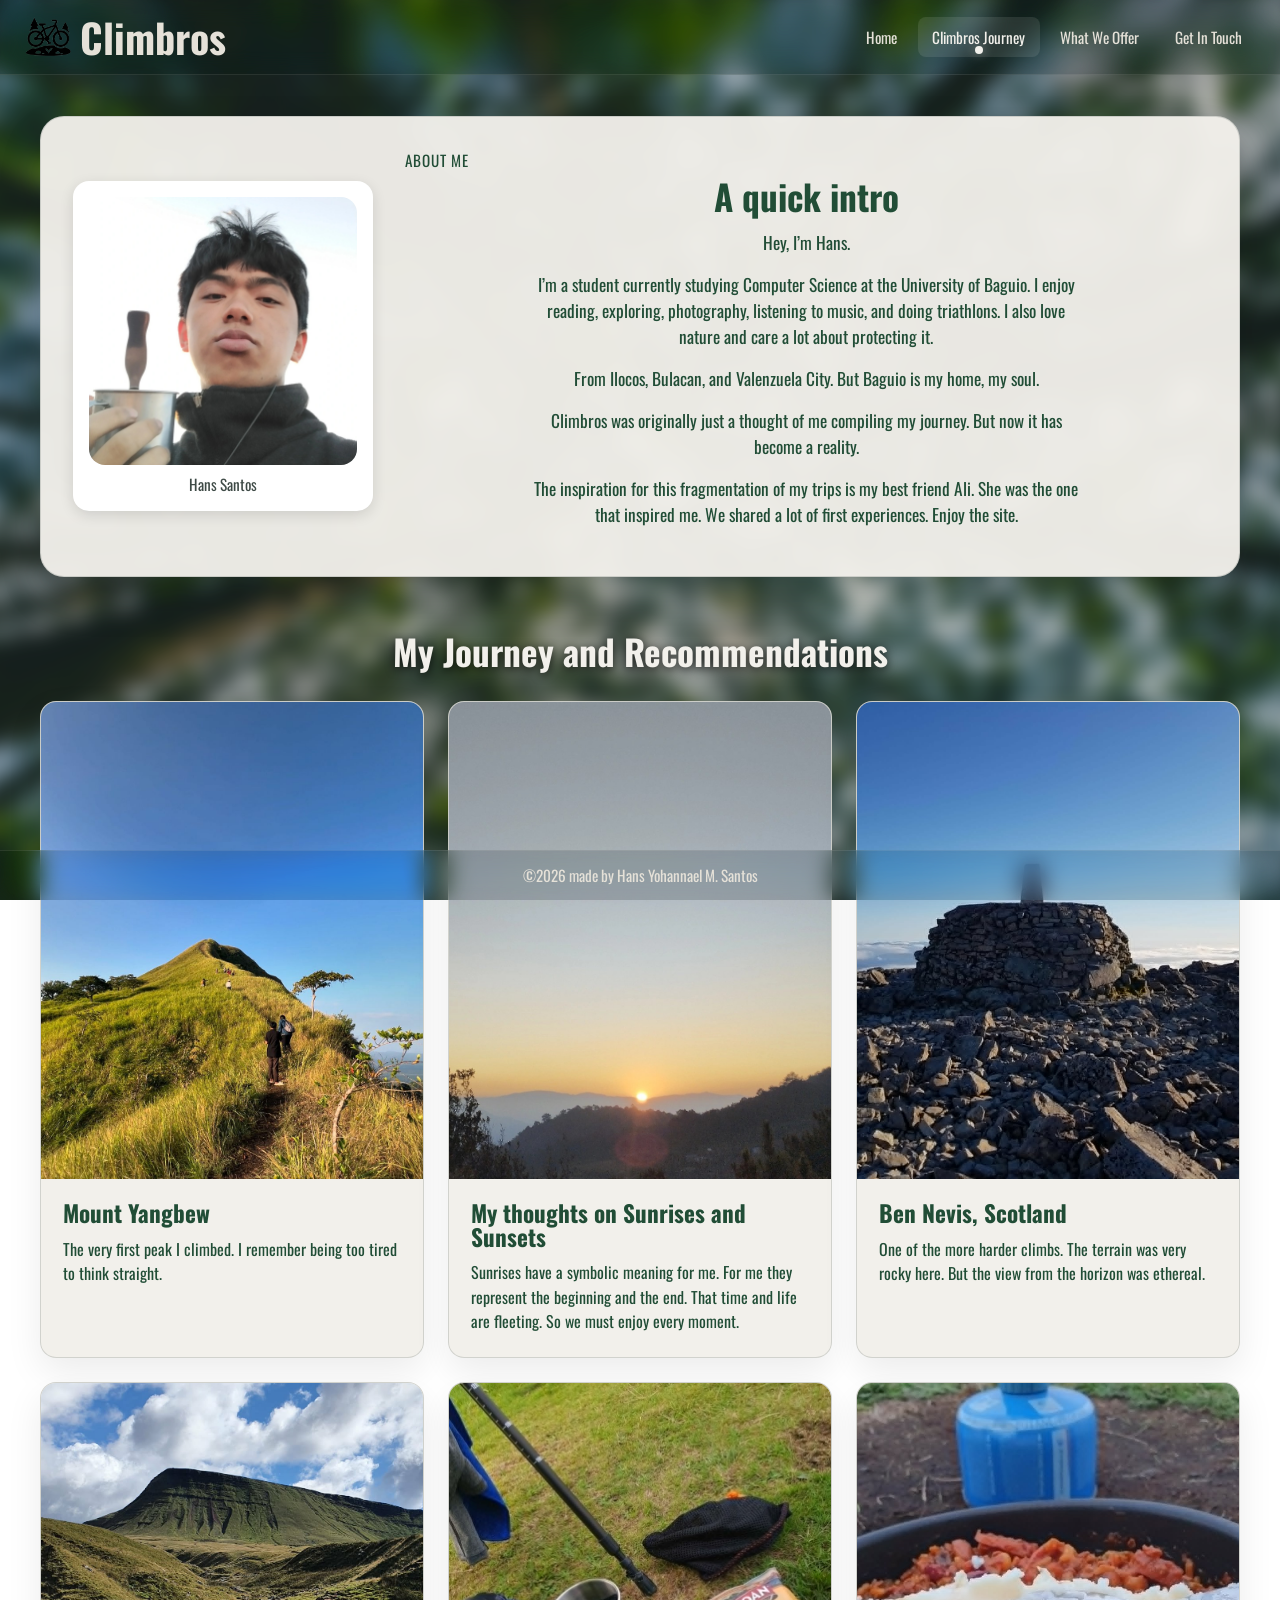
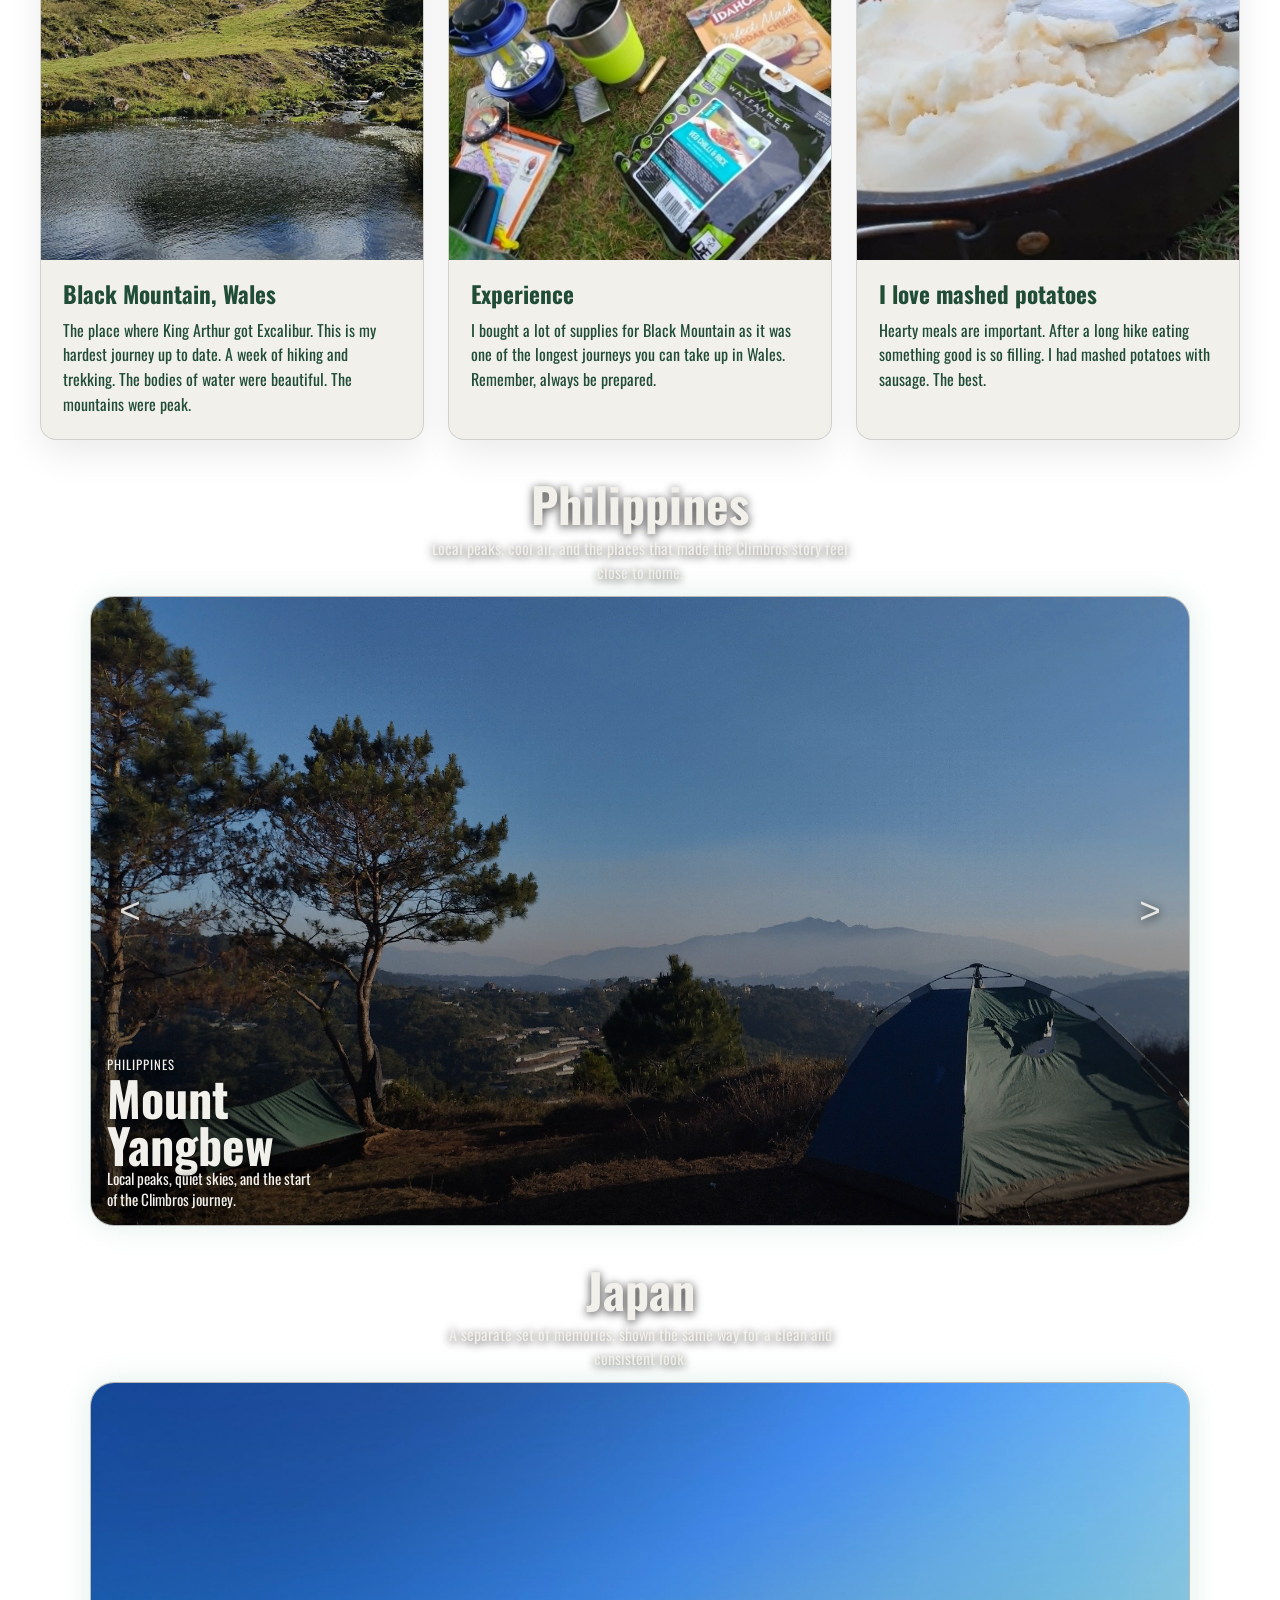
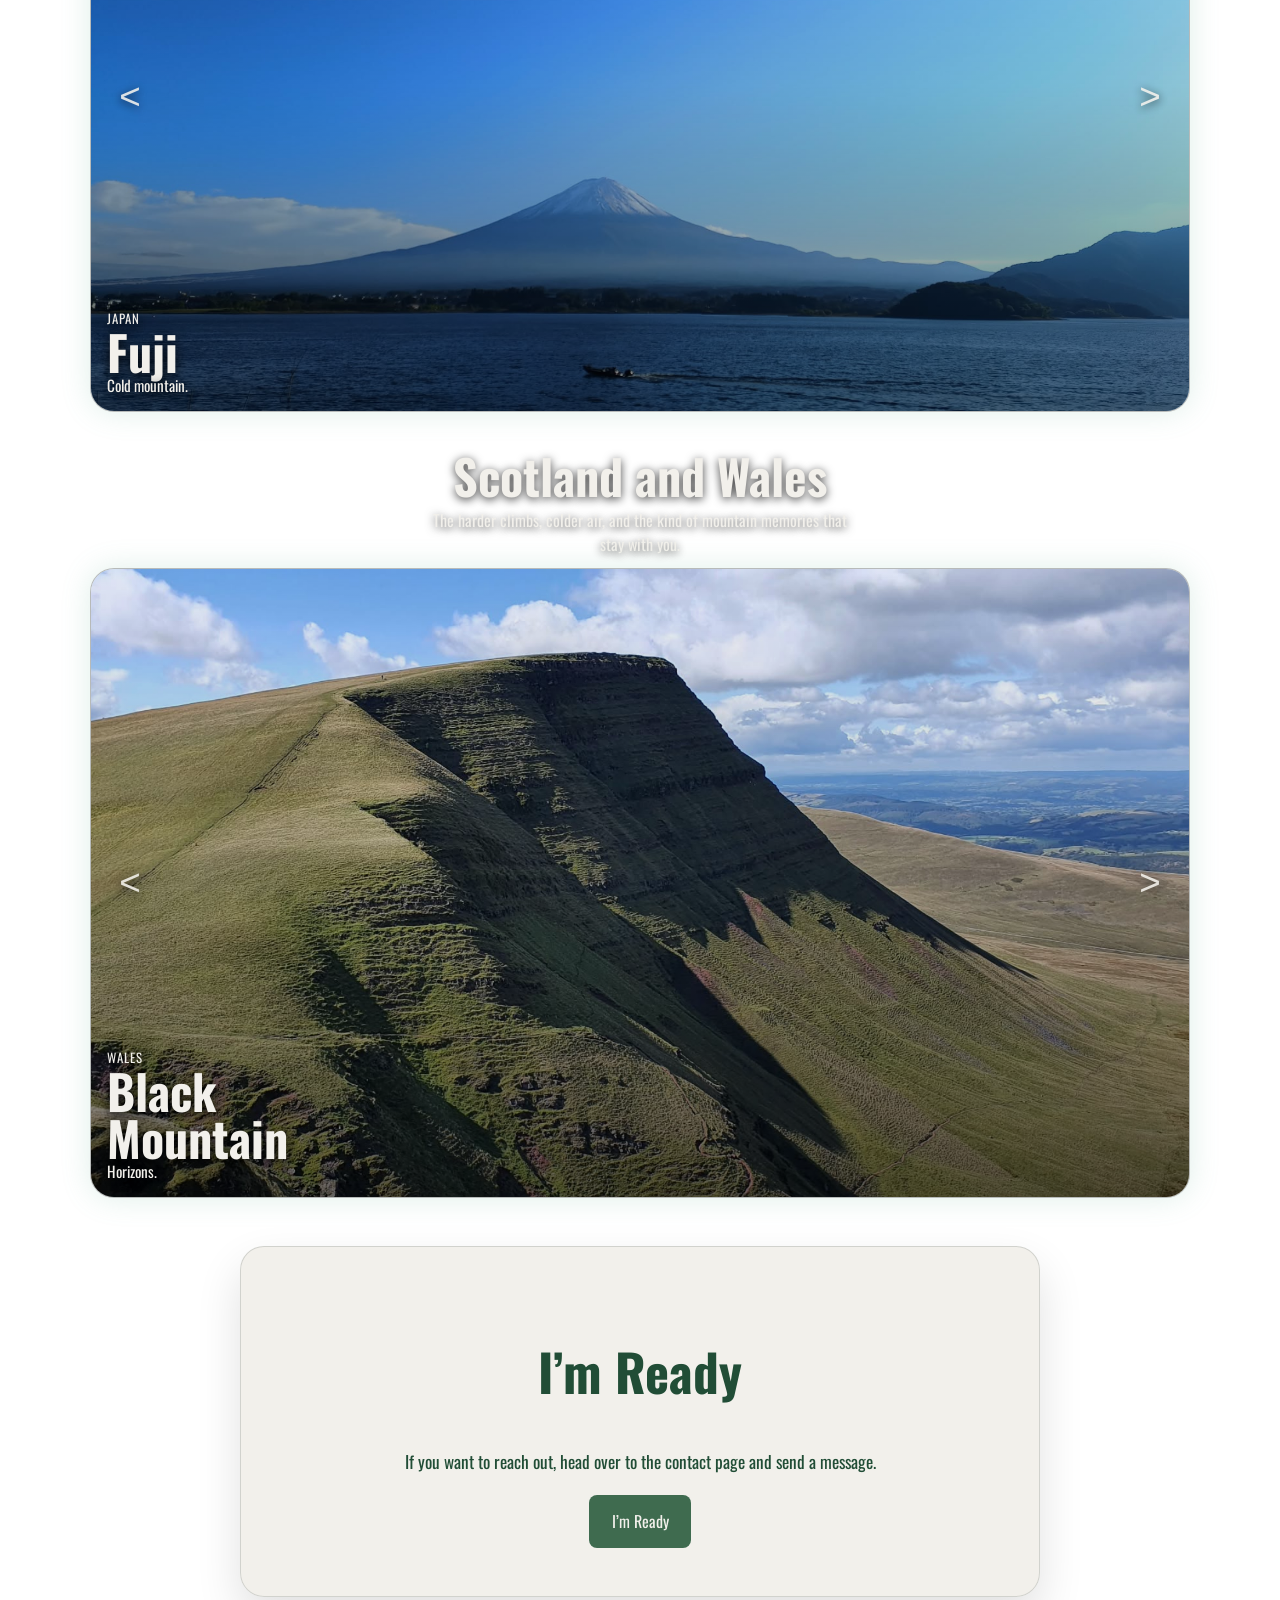
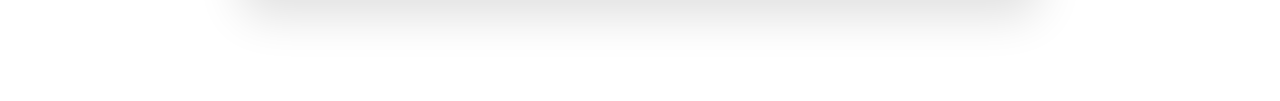
==== commit 1a20df83: "Updated content" ====
--- a/about.html
+++ b/about.html
@@ -20,10 +20,10 @@
       <section class="content__panel about" aria-labelledby="about-title">
         <section class="about__profile">
           <figure class="about__figure"><img class="about__image" src="images/misc/me.jpg" alt="Portrait of Hans Santos"><figcaption class="about__caption">Hans Santos</figcaption></figure>
-          <section class="about__content"><p class="about__eyebrow">About Me</p><h2 class="about__title" id="about-title">A quick intro</h2><p class="about__text">Hey, I’m Hans.</p><p class="about__text">I’m a 17-year-old student currently studying Computer Science at the University of Baguio. I enjoy reading, exploring, photography, listening to music, and doing triathlons. I also love nature and care a lot about protecting it.</p><p class="about__text">From Obando, Bulacan and Valenzuela City. But Baguio is my home, my soul.</p><p class="about__text">Climbros was originally just a thought of me compiling my journey. But now it has become a reality.</p><p class="about__text">The inspiration for this fragmentation of my trips is my best friend Ali. She was the one that inspired me. We shared a lot of first experiences. We also went on a trip to Mount Pulag showcased in my recommendations. Enjoy the site.</p></section>
+          <section class="about__content"><p class="about__eyebrow">About Me</p><h2 class="about__title" id="about-title">A quick intro</h2><p class="about__text">Hey, I’m Hans.</p><p class="about__text">I’m a student currently studying Computer Science at the University of Baguio. I enjoy reading, exploring, photography, listening to music, and doing triathlons. I also love nature and care a lot about protecting it.</p><p class="about__text">From Ilocos, Bulacan, and Valenzuela City. But Baguio is my home, my soul.</p><p class="about__text">Climbros was originally just a thought of me compiling my journey. But now it has become a reality.</p><p class="about__text">The inspiration for this fragmentation of my trips is my best friend Ali. She was the one that inspired me. We shared a lot of first experiences. Enjoy the site.</p></section>
         </section>
       </section>
-      <section class="section" aria-labelledby="journey-title"><h3 class="section__title" id="journey-title">My Journey and Recommendations</h3><section class="grid" aria-label="Journey cards"><article class="card"><figure class="card__figure"><img class="card__image" src="images/cordillera done/peak.jpg" alt="Mount Yangbew peak"></figure><section class="card__body"><h4 class="card__title">Mount Yangbew</h4><p class="card__text">The very first peak I climbed. I remember being too tired to think straight.</p></section></article><article class="card"><figure class="card__figure"><img class="card__image" src="images/cordillera done/sunrise.jpg" alt="Camping spot"></figure><section class="card__body"><h4 class="card__title">My thoughts on Sunrises and Sunsets</h4><p class="card__text">Sunrises have a symbolic meaning for me. For me they represent the beginning and the end. That time and life are fleeting. So we must enjoy every moment.</p></section></article><article class="card"><figure class="card__figure"><img class="card__image" src="images/misc/ali.jpg" alt="Best friend"></figure><section class="card__body"><h4 class="card__title">Ali</h4><p class="card__text">Someone who I treasure. My Inspiration. Strong as hell too.</p></section></article><article class="card"><figure class="card__figure"><img class="card__image" src="images/europe done/black mountain observatory.jpg" alt="Black Mountain, Wales"></figure><section class="card__body"><h4 class="card__title">Ben Nevis, Scotland</h4><p class="card__text">One of the more harder climbs. The terrain was very rocky here. But the view from the horizon was ethereal.</p></section></article><article class="card"><figure class="card__figure"><img class="card__image" src="images/europe done/ben nevis lake.jpg" alt="Ben Nevis lake"></figure><section class="card__body"><h4 class="card__title">Black Mountain, Wales</h4><p class="card__text">The place where King Arthur got Excalibur. This is my hardest journey up to date. A week of hiking and trekking. The bodies of water were beautiful. The mountains were peak.</p></section></article><article class="card"><figure class="card__figure"><img class="card__image" src="images/europe done/ben nevis supplies.jpg" alt="Ben Nevis supplies"></figure><section class="card__body"><h4 class="card__title">Experience</h4><p class="card__text">I bought a lot of supplies for Black Mountain as it was one of the longest journeys you can take up in Wales. Remember, always be prepared.</p></section></article><article class="card"><figure class="card__figure"><img class="card__image" src="images/europe done/mashed potato with sausage in ben nevis.jpg" alt="Mashed potatoes with sausage"></figure><section class="card__body"><h4 class="card__title">I love mashed potatoes</h4><p class="card__text">Hearty meals are important. After a long hike eating something good is so filling. I had mashed potatoes with sausage. The best.</p></section></article></section>
+      <section class="section" aria-labelledby="journey-title"><h3 class="section__title" id="journey-title">My Journey and Recommendations</h3><section class="grid" aria-label="Journey cards"><article class="card"><figure class="card__figure"><img class="card__image" src="images/cordillera done/peak.jpg" alt="Mount Yangbew peak"></figure><section class="card__body"><h4 class="card__title">Mount Yangbew</h4><p class="card__text">The very first peak I climbed. I remember being too tired to think straight.</p></section></article><article class="card"><figure class="card__figure"><img class="card__image" src="images/cordillera done/sunrise.jpg" alt="Camping spot"></figure><section class="card__body"><h4 class="card__title">My thoughts on Sunrises and Sunsets</h4><p class="card__text">Sunrises have a symbolic meaning for me. For me they represent the beginning and the end. That time and life are fleeting. So we must enjoy every moment.</p></section></article><article class="card"><figure class="card__figure"><img class="card__image" src="images/europe done/black mountain observatory.jpg" alt="Black Mountain, Wales"></figure><section class="card__body"><h4 class="card__title">Ben Nevis, Scotland</h4><p class="card__text">One of the more harder climbs. The terrain was very rocky here. But the view from the horizon was ethereal.</p></section></article><article class="card"><figure class="card__figure"><img class="card__image" src="images/europe done/ben nevis lake.jpg" alt="Ben Nevis lake"></figure><section class="card__body"><h4 class="card__title">Black Mountain, Wales</h4><p class="card__text">The place where King Arthur got Excalibur. This is my hardest journey up to date. A week of hiking and trekking. The bodies of water were beautiful. The mountains were peak.</p></section></article><article class="card"><figure class="card__figure"><img class="card__image" src="images/europe done/ben nevis supplies.jpg" alt="Ben Nevis supplies"></figure><section class="card__body"><h4 class="card__title">Experience</h4><p class="card__text">I bought a lot of supplies for Black Mountain as it was one of the longest journeys you can take up in Wales. Remember, always be prepared.</p></section></article><article class="card"><figure class="card__figure"><img class="card__image" src="images/europe done/mashed potato with sausage in ben nevis.jpg" alt="Mashed potatoes with sausage"></figure><section class="card__body"><h4 class="card__title">I love mashed potatoes</h4><p class="card__text">Hearty meals are important. After a long hike eating something good is so filling. I had mashed potatoes with sausage. The best.</p></section></article></section>
       </section>
       <section class="country-carousel" aria-labelledby="ph-title"><h3 class="country-carousel__title" id="ph-title">Philippines</h3><p class="country-carousel__text">Local peaks, cool air, and the places that made the Climbros story feel close to home.</p><section class="css-slider" aria-label="Philippines slider"><article class="css-slider__item active"><figure><img src="images/cordillera done/bagla01.png" alt="Mount Yangbew peak"><figcaption><p class="hero__eyebrow">Philippines</p><h2 class="hero__title">Mount Yangbew</h2><p class="hero__text">Local peaks, quiet skies, and the start of the Climbros journey.</p></figcaption></figure></article><article class="css-slider__item"><figure><img src="images/cordillera done/bagla02.png" alt="Radar peak"><figcaption><p class="hero__eyebrow">Philippines</p><h2 class="hero__title">Radar</h2><p class="hero__text">Highest point of Baguio.</p></figcaption></figure></article><article class="css-slider__item"><figure><img src="images/cordillera done/banaue01.png" alt="Banaue rice terraces"><figcaption><p class="hero__eyebrow">Philippines</p><h2 class="hero__title">Banaue</h2><p class="hero__text">Terrace of heaven.</p></figcaption></figure></article><article class="css-slider__item"><figure><img src="images/cordillera done/banaue02.png" alt="Banaue rice terraces view 2"><figcaption><p class="hero__eyebrow">Philippines</p><h2 class="hero__title">Banaue</h2><p class="hero__text">Terrace of heaven.</p></figcaption></figure></article><article class="css-slider__item"><figure><img src="images/cordillera done/banaue03.png" alt="Banaue rice terraces view 3"><figcaption><p class="hero__eyebrow">Philippines</p><h2 class="hero__title">Banaue</h2><p class="hero__text">Terrace of heaven.</p></figcaption></figure></article><nav class="css-slider__controls" aria-label="Slide navigation"><button class="css-slider__prev" type="button" aria-label="Previous slide">Prev</button><button class="css-slider__next" type="button" aria-label="Next slide">Next</button></nav></section></section>
       <section class="country-carousel" aria-labelledby="jp-title"><h3 class="country-carousel__title" id="jp-title">Japan</h3><p class="country-carousel__text">A separate set of memories, shown the same way for a clean and consistent look.</p><section class="css-slider" aria-label="Japan slider"><article class="css-slider__item active"><figure><img src="images/japan done/japan05.png" alt="Fuji mountain view"><figcaption><p class="hero__eyebrow">Japan</p><h2 class="hero__title">Fuji</h2><p class="hero__text">Cold mountain.</p></figcaption></figure></article><article class="css-slider__item"><figure><img src="images/japan done/japan01.png" alt="Japan travel photo 2"><figcaption><p class="hero__eyebrow">Japan</p><h2 class="hero__title">Quiet Corners</h2><p class="hero__text">The slower moments are what make a trip feel real.</p></figcaption></figure></article><article class="css-slider__item"><figure><img src="images/japan done/japan02.png" alt="Japan travel photo 3"><figcaption><p class="hero__eyebrow">Japan</p><h2 class="hero__title">Fuji</h2><p class="hero__text">Another place, another mood, same Climbros story.</p></figcaption></figure></article><article class="css-slider__item"><figure><img src="images/japan done/japan03.png" alt="Japan travel photo 4"><figcaption><p class="hero__eyebrow">Japan</p><h2 class="hero__title">Biking</h2><p class="hero__text">Fast movement, open air, and a different kind of journey.</p></figcaption></figure></article><article class="css-slider__item"><figure><img src="images/japan done/japan06.png" alt="Japan travel photo 5"><figcaption><p class="hero__eyebrow">Japan</p><h2 class="hero__title">Forest Path</h2><p class="hero__text">A deep forest moment with a heavier atmosphere.</p></figcaption></figure></article><article class="css-slider__item"><figure><img src="images/japan done/japan07.png" alt="Japan travel photo 6"><figcaption><p class="hero__eyebrow">Japan</p><h2 class="hero__title">Yokohama</h2><p class="hero__text">My love, mine, all mine.</p></figcaption></figure></article><nav class="css-slider__controls" aria-label="Slide navigation"><button class="css-slider__prev" type="button" aria-label="Previous slide">Prev</button><button class="css-slider__next" type="button" aria-label="Next slide">Next</button></nav></section></section>
